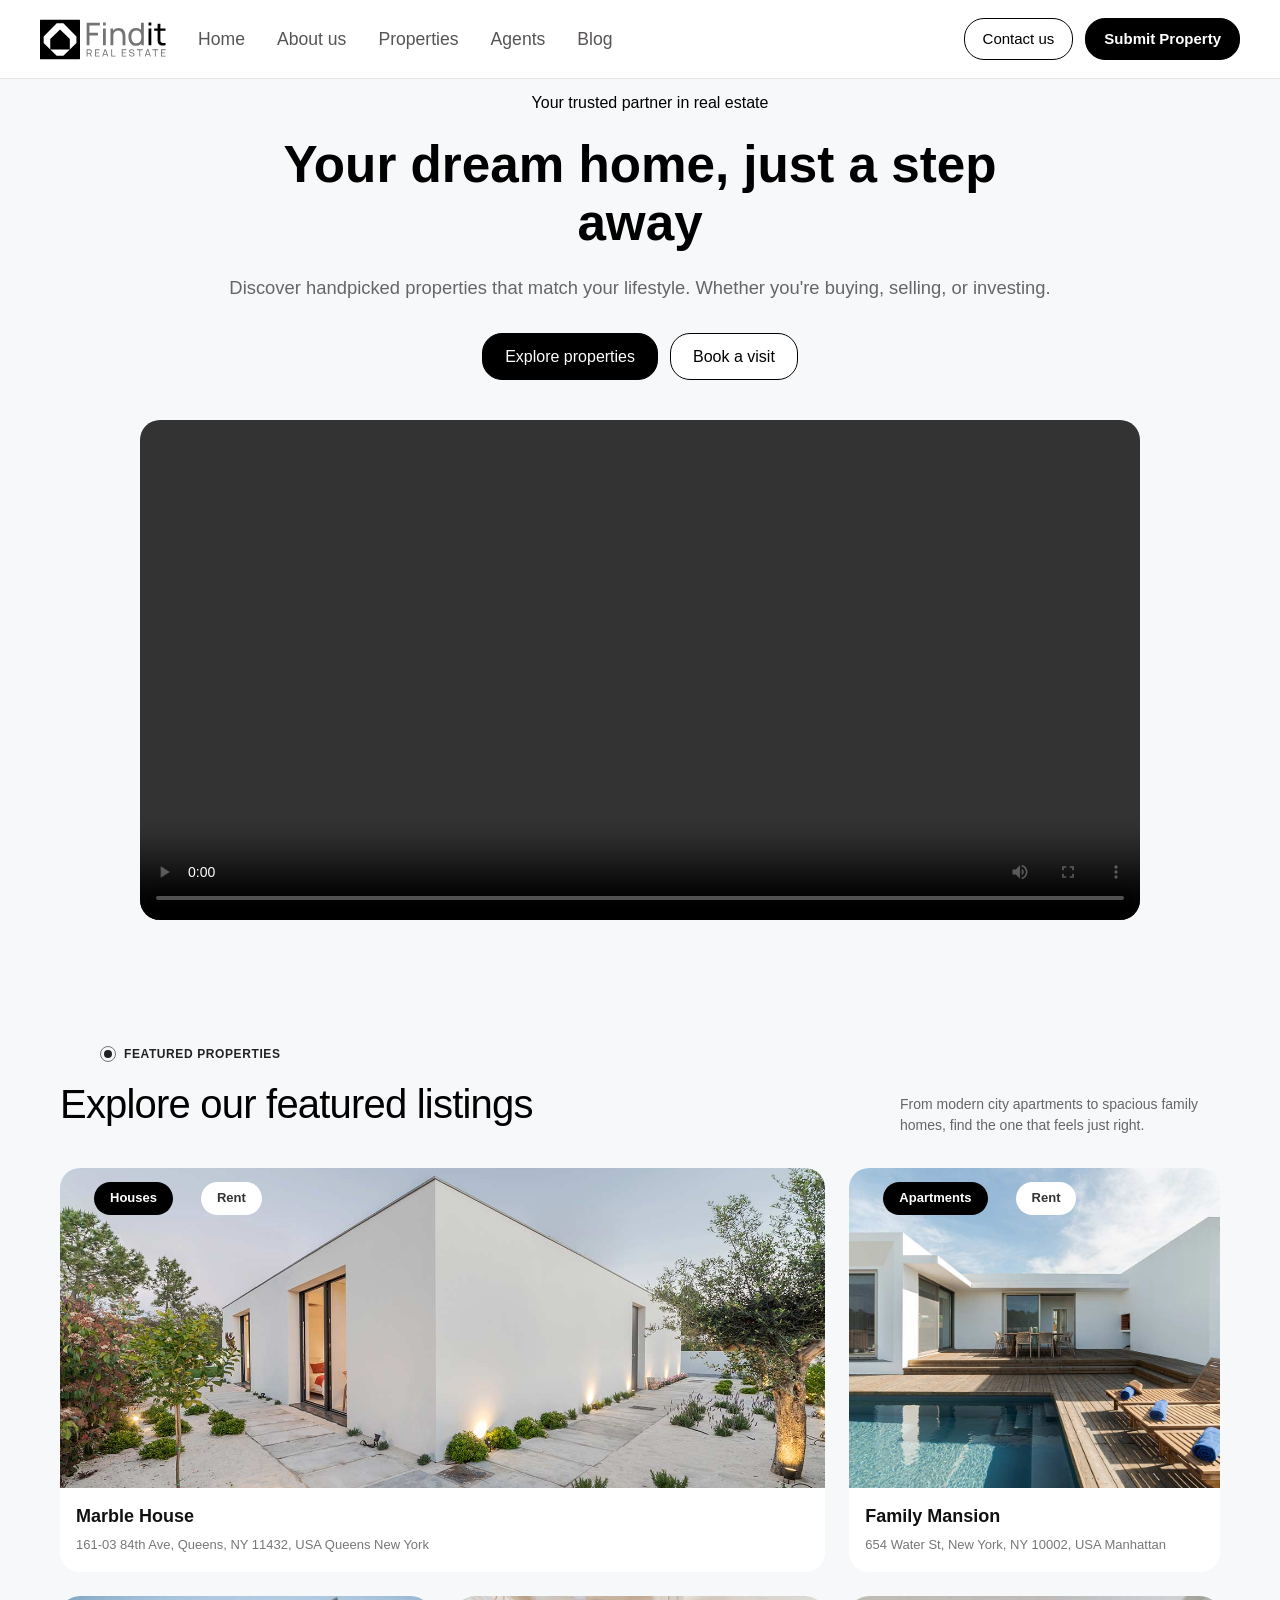
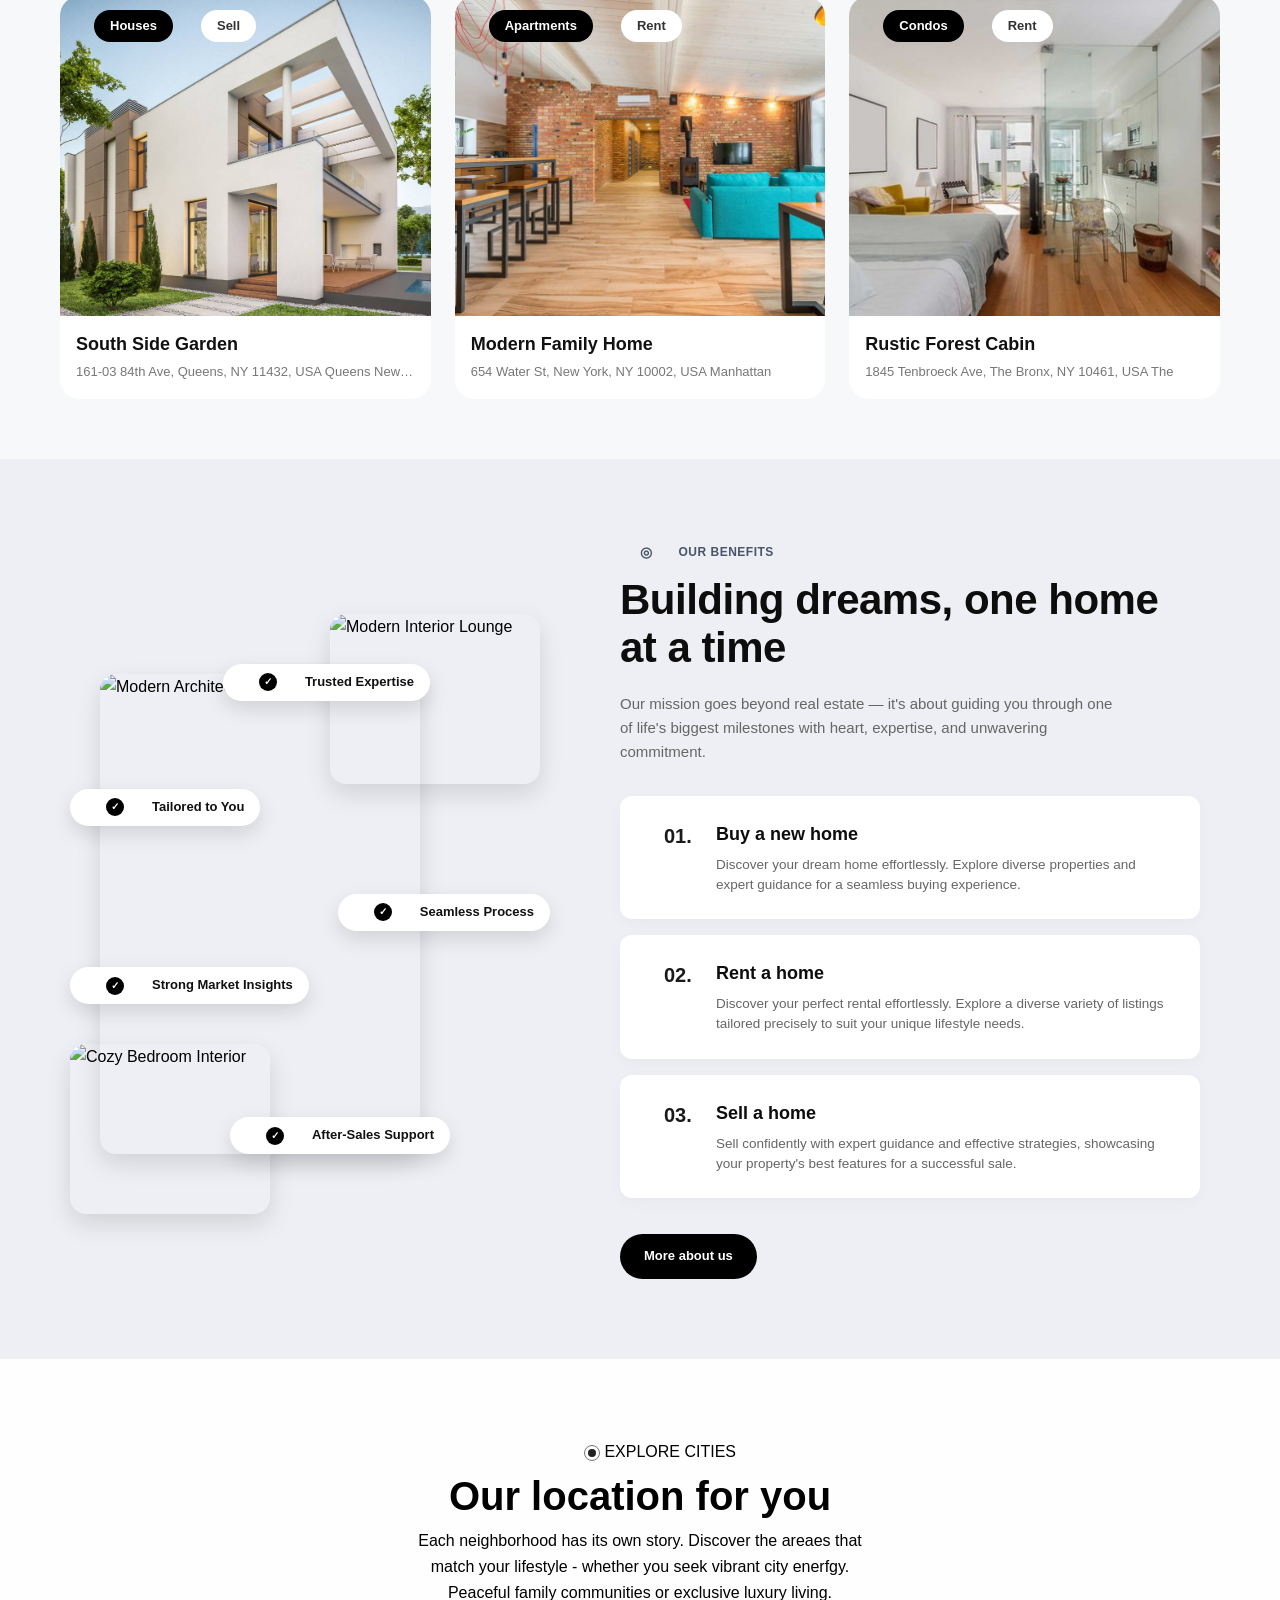
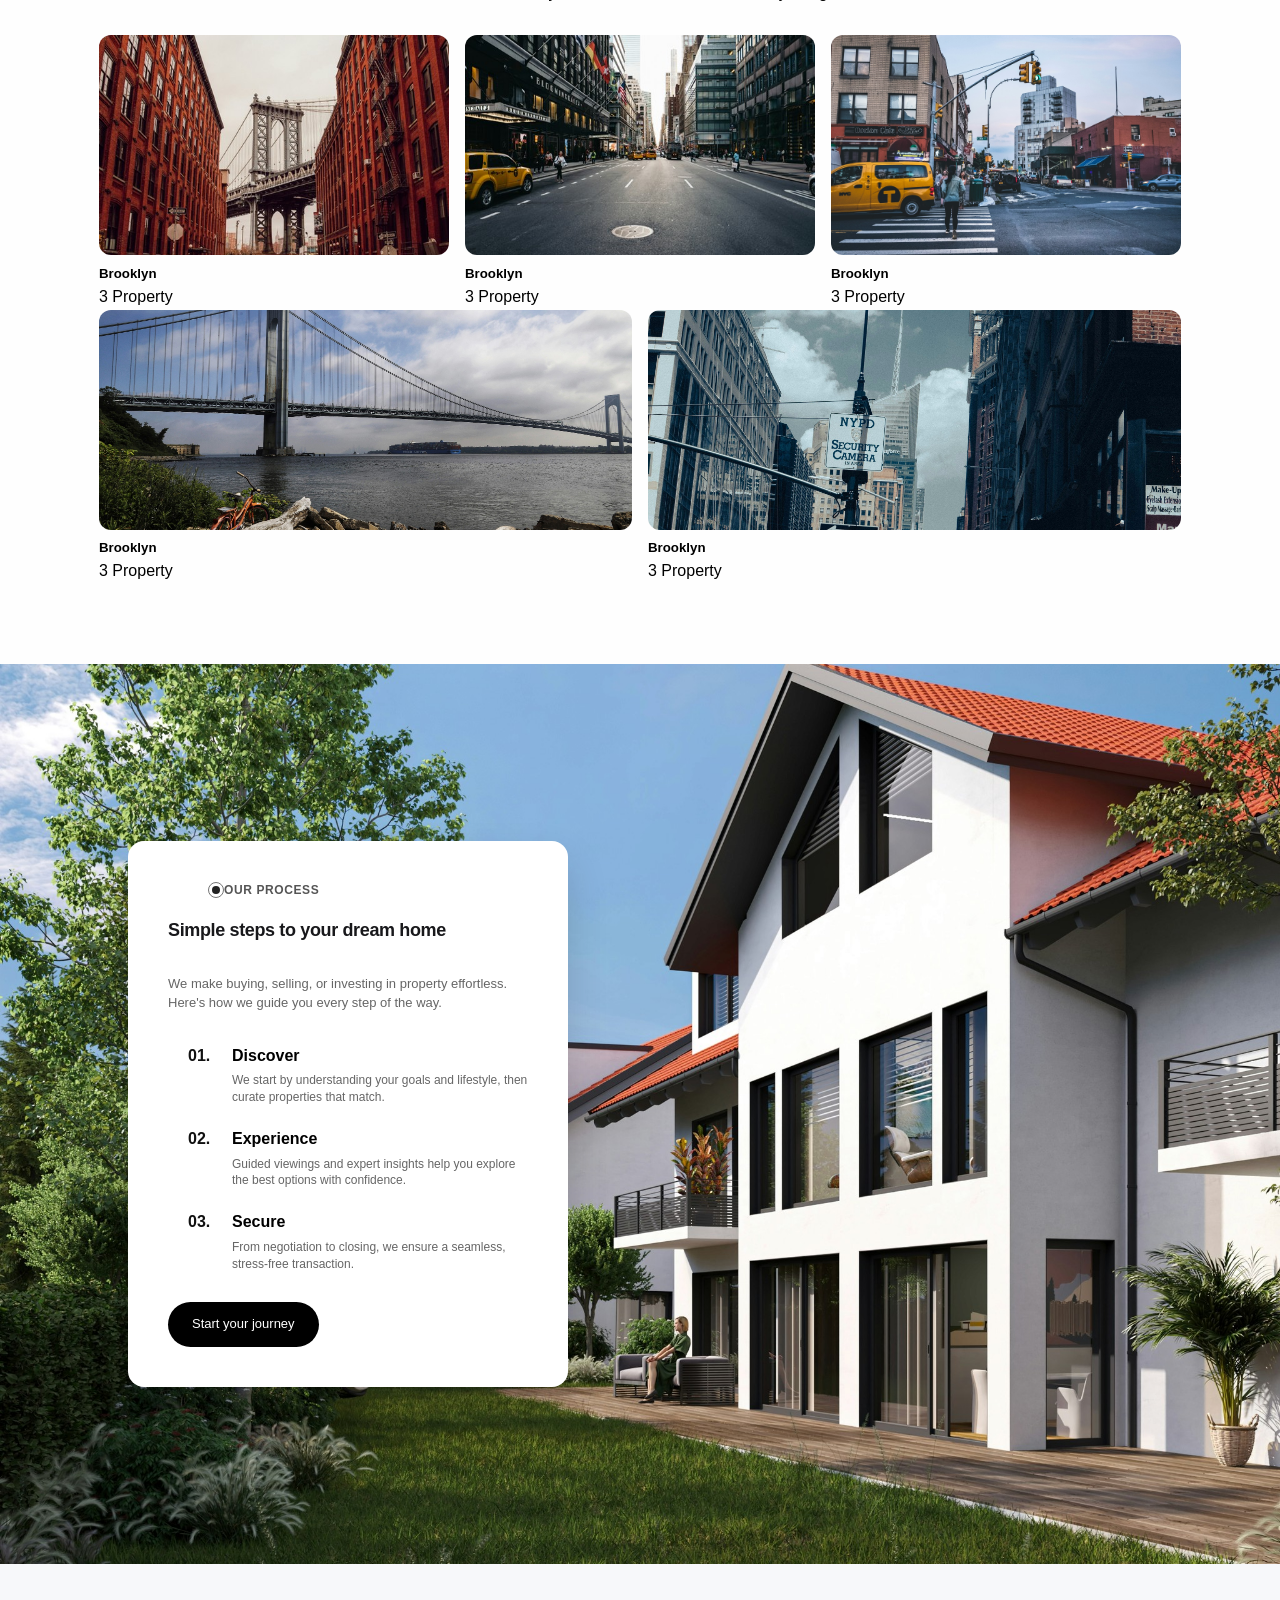
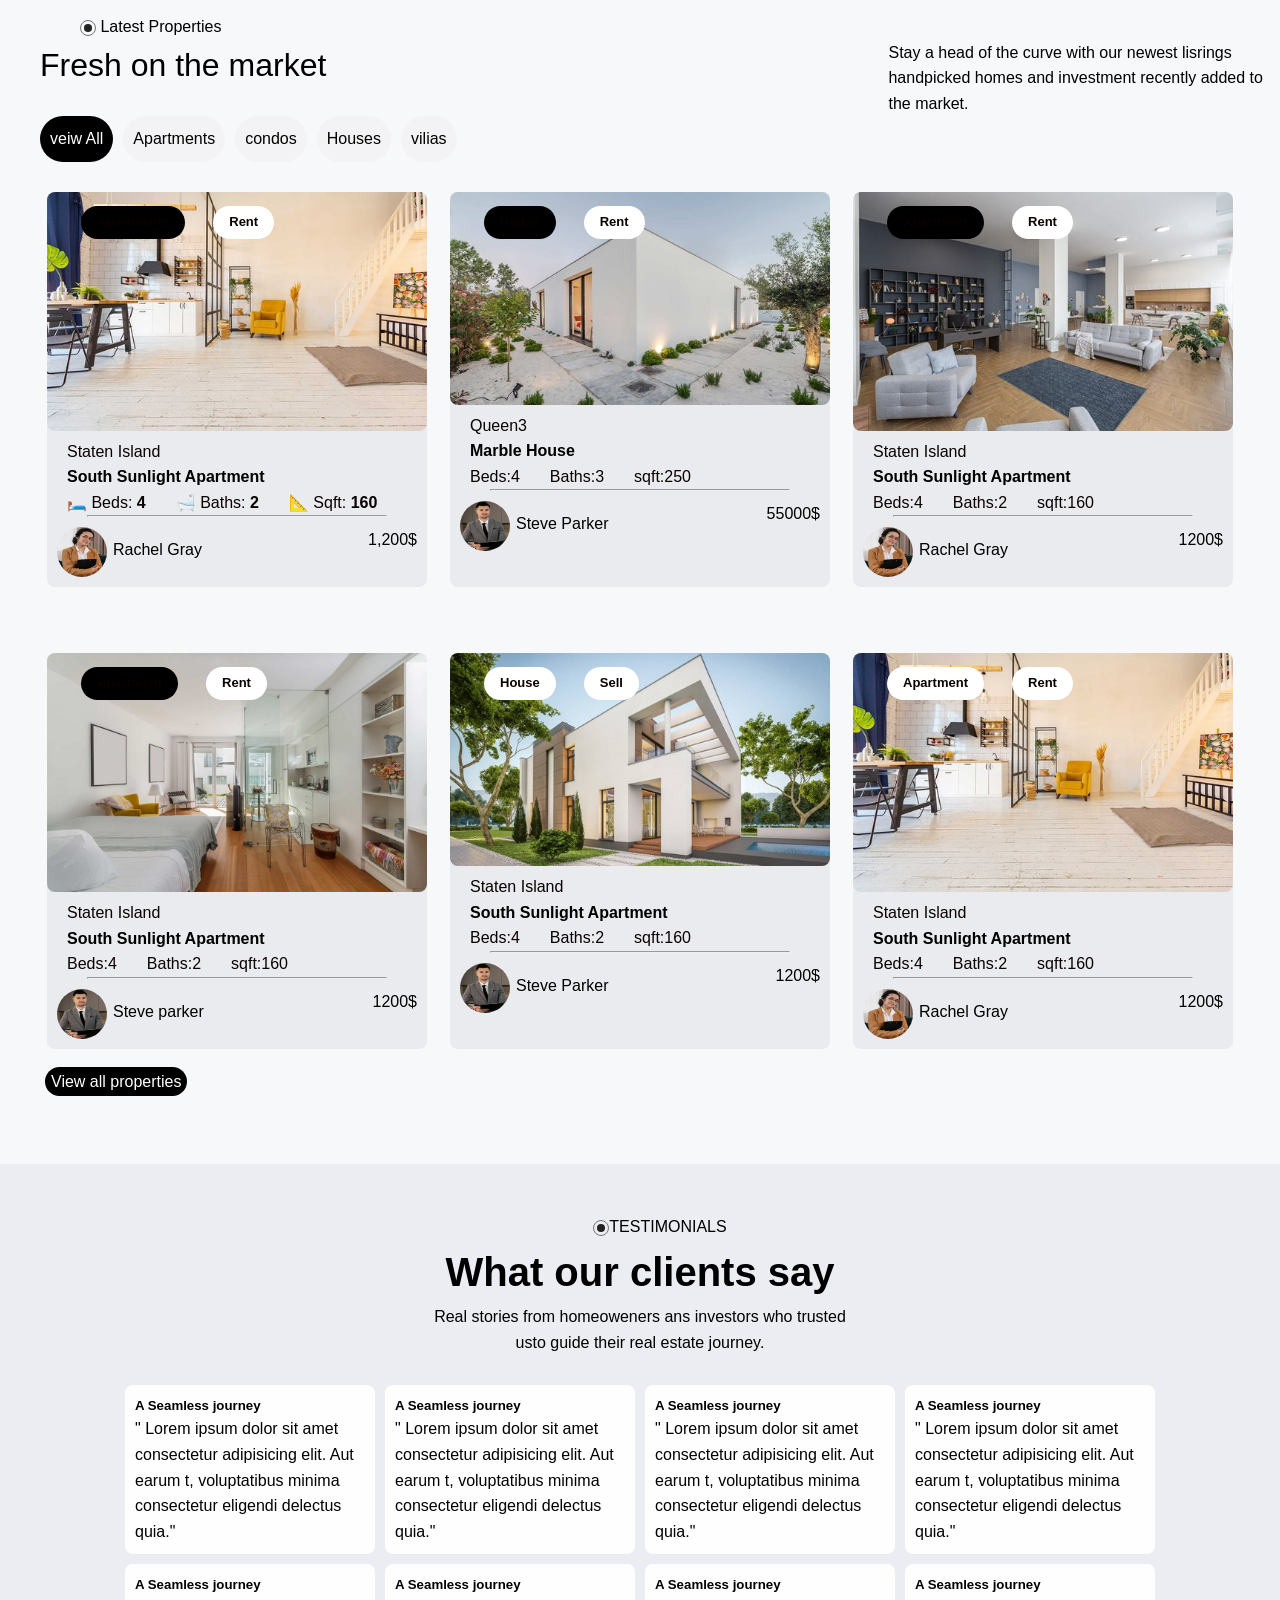
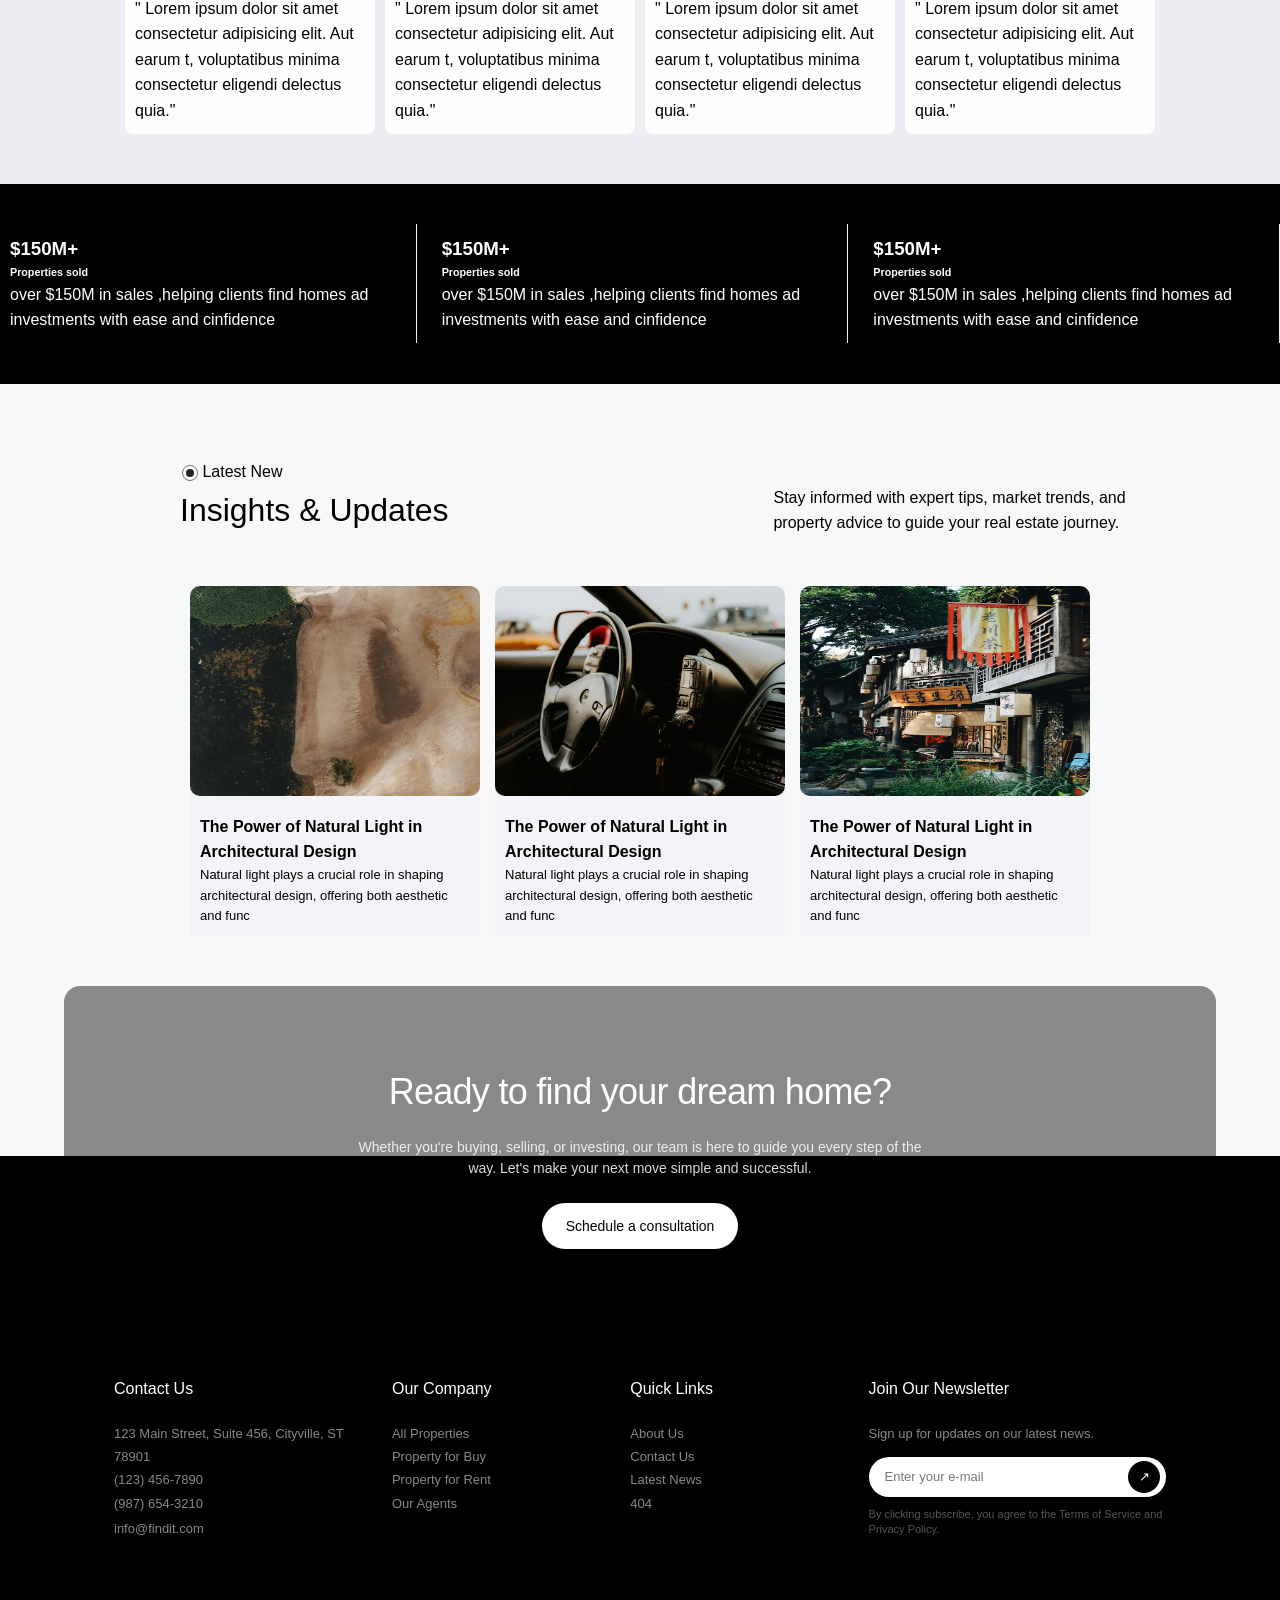
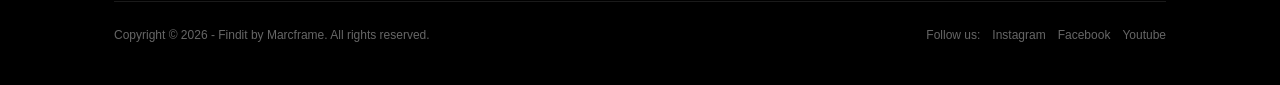
==== finder.html @ cd15483d "Add multiple new image files including JPEGs, AVIFs, and SVGs to the images directory" ====
<!doctype html>
<html lang="en">
  <head>
    <meta charset="UTF-8" />
    <meta name="viewport" content="width=device-width, initial-scale=1.0" />
    <title>Finder Website</title>
    <link rel="preconnect" href="https://fonts.googleapis.com" />
    <link rel="preconnect" href="https://fonts.gstatic.com" crossorigin />
    <link
      href="https://fonts.googleapis.com/css2?family=Inter:wght@400;500;600&display=swap"
      rel="stylesheet"
    />
    <link rel="stylesheet" href="finder.css" />
  </head>
  <body>
    <!-- Navbar -->
    <header class="navbar">
      <div class="nav-container">
        <img src="images/uqOqjhGMi4m1U97lTIFNIw6rBaU.svg" alt="Logo" />
        <nav class="nav-menue">
          <a href="#home">Home</a>
          <a href="#about">About us</a>
          <a href="#properties">Properties</a>
          <a href="#agents">Agents</a>
          <a href="#testimonials">Blog</a>
        </nav>
      </div>
      <div class="nav-actions">
        <a href="#contact" class="btn btn-outline">Contact us</a>
        <a href="#properties" class="btn btn-primary">Submit Property</a>
      </div>
    </header>
    <!-- main part of website -->
    <main>
      <!-- Hero Section -->
      <section class="hero">
        <header class="hero-content">
          <span>Your trusted partner in real estate</span>
          <h1 class="hero-title">Your dream home, just a step away</h1>
          <p class="hero-subtitle">
            Discover handpicked properties that match your lifestyle. Whether
            you're buying, selling, or investing.
          </p>
          <div class="hero-btn">
            <a class="black-btn" href="#">Explore properties</a>
            <a href="#">Book a visit</a>
          </div>
        </header>
        <video src="images/RKRfBg4NDpw33ha8GkP2aF67W0.mp4" controls></video>
      </section>
      <section class="featured-section">
        <!-- Header -->
        <header class="featured-header">
          <div class="header-left">
            <span class="sub-title">
              <span class="radio-dot"></span>
              FEATURED PROPERTIES
            </span>
            <h2 class="main-heading">Explore our featured listings</h2>
          </div>
          <div class="header-right">
            <p>
              From modern city apartments to spacious family homes, find the one
              that feels just right.
            </p>
          </div>
        </header>

        <!-- Cards Grid -->
        <div class="featured-grid">
          <!-- Card 1 (Large - Spans 2 Columns) -->
          <div class="card card-large">
            <div class="card-image-container">
              <div class="badge-group">
                <span class="badge badge-dark">Houses</span>
                <span class="badge badge-light">Rent</span>
              </div>
              <img src="images/b.jpeg" alt="Marble House" class="card-image" />
            </div>
            <h3 class="card-title">Marble House</h3>
            <p class="card-address">
              161-03 84th Ave, Queens, NY 11432, USA Queens New York
            </p>
          </div>

          <!-- Card 2 -->
          <div class="card">
            <div class="card-image-container">
              <div class="badge-group">
                <span class="badge badge-dark">Apartments</span>
                <span class="badge badge-light">Rent</span>
              </div>
              <img src="images/2.jpg" alt="Family Mansion" class="card-image" />
            </div>
            <h3 class="card-title">Family Mansion</h3>
            <p class="card-address">
              654 Water St, New York, NY 10002, USA Manhattan
            </p>
          </div>

          <!-- Card 3 -->
          <div class="card">
            <div class="card-image-container">
              <div class="badge-group">
                <span class="badge badge-dark">Houses</span>
                <span class="badge badge-light">Sell</span>
              </div>
              <img
                src="images/3.jpg"
                alt="South Side Garden"
                class="card-image"
              />
            </div>
            <h3 class="card-title">South Side Garden</h3>
            <p class="card-address">
              161-03 84th Ave, Queens, NY 11432, USA Queens New York
            </p>
          </div>

          <!-- Card 4 -->
          <div class="card">
            <div class="card-image-container">
              <div class="badge-group">
                <span class="badge badge-dark">Apartments</span>
                <span class="badge badge-light">Rent</span>
              </div>
              <img
                src="images/bb.jpeg"
                alt="Modern Family Home"
                class="card-image"
              />
            </div>
            <h3 class="card-title">Modern Family Home</h3>
            <p class="card-address">
              654 Water St, New York, NY 10002, USA Manhattan
            </p>
          </div>

          <!-- Card 5 -->
          <div class="card">
            <div class="card-image-container">
              <div class="badge-group">
                <span class="badge badge-dark">Condos</span>
                <span class="badge badge-light">Rent</span>
              </div>
              <img
                src="images/bbb.jpeg"
                alt="Rustic Forest Cabin"
                class="card-image"
              />
            </div>
            <h3 class="card-title">Rustic Forest Cabin</h3>
            <p class="card-address">
              1845 Tenbroeck Ave, The Bronx, NY 10461, USA The
            </p>
          </div>
        </div>
      </section>
      <!-- benefits-section -->
      <section class="benefits-section">
        <div class="benefits-container">
          <!-- LEFT SIDE: Image Collage & Badges -->
          <div class="collage-container">
            <!-- Main Background Image -->
            <div class="img-wrapper main-img-wrapper">
              <img
                src="https://images.unsplash.com/photo-1600585154340-be6161a56a0c?auto=format&fit=crop&w=800&q=80"
                alt="Modern Architecture Building"
                class="collage-img"
              />
            </div>

            <!-- Top Right Overlay Image -->
            <div class="img-wrapper top-right-img-wrapper">
              <img
                src="https://images.unsplash.com/photo-1513694203232-719a280e022f?auto=format&fit=crop&w=600&q=80"
                alt="Modern Interior Lounge"
                class="collage-img"
              />
            </div>

            <!-- Bottom Left Overlay Image -->
            <div class="img-wrapper bottom-left-img-wrapper">
              <img
                src="https://images.unsplash.com/photo-1616594039964-ae9021a400a0?auto=format&fit=crop&w=600&q=80"
                alt="Cozy Bedroom Interior"
                class="collage-img"
              />
            </div>

            <!-- Floating Badges -->
            <div class="badges badge-top-right">
              <span class="badge-icon">&#10003;</span>
              <span>Trusted Expertise</span>
            </div>

            <div class="badges badge-mid-left">
              <span class="badge-icon">&#10003;</span>
              <span>Tailored to You</span>
            </div>

            <div class="badges badge-mid-right">
              <span class="badge-icon">&#10003;</span>
              <span>Seamless Process</span>
            </div>

            <div class="badges badge-lower-left">
              <span class="badge-icon">&#10003;</span>
              <span>Strong Market Insights</span>
            </div>

            <div class="badges badge-bottom-right">
              <span class="badge-icon">&#10003;</span>
              <span>After-Sales Support</span>
            </div>
          </div>

          <!-- RIGHT SIDE: Text & Feature Cards -->
          <div class="content-container">
            <div class="section-tag">
              <span class="tag-icon">&#9678;</span>
              <span>OUR BENEFITS</span>
            </div>

            <h2 class="section-title">Building dreams, one home at a time</h2>

            <p class="section-description">
              Our mission goes beyond real estate — it's about guiding you
              through one of life's biggest milestones with heart, expertise,
              and unwavering commitment.
            </p>

            <!-- Services List -->
            <div class="services-list">
              <div class="service-card">
                <span class="service-number">01.</span>
                <div class="service-info">
                  <h3 class="service-title">Buy a new home</h3>
                  <p class="service-text">
                    Discover your dream home effortlessly. Explore diverse
                    properties and expert guidance for a seamless buying
                    experience.
                  </p>
                </div>
              </div>

              <div class="service-card">
                <span class="service-number">02.</span>
                <div class="service-info">
                  <h3 class="service-title">Rent a home</h3>
                  <p class="service-text">
                    Discover your perfect rental effortlessly. Explore a diverse
                    variety of listings tailored precisely to suit your unique
                    lifestyle needs.
                  </p>
                </div>
              </div>

              <div class="service-card">
                <span class="service-number">03.</span>
                <div class="service-info">
                  <h3 class="service-title">Sell a home</h3>
                  <p class="service-text">
                    Sell confidently with expert guidance and effective
                    strategies, showcasing your property's best features for a
                    successful sale.
                  </p>
                </div>
              </div>
            </div>

            <a href="#" class="btn-primary">More about us</a>
          </div>
        </div>
      </section>
      <!-- section our location for you -->
      <section class="ourlocation">
        <!-- header  our location for you -->
        <header class="header-center">
          <span class="subtitle">
            <span class="radio-dot"> </span>
            EXPLORE CITIES</span
          >
          <h2>Our location for you</h2>
          <p>
            Each neighborhood has its own story. Discover the areaes that match
            your lifestyle - whether you seek vibrant city enerfgy. Peaceful
            family communities or exclusive luxury living.
          </p>
        </header>
        <div class="location-cards">
          <div class="first-row">
            <div class="loc-card">
              <img src="images/location 1.jpeg" alt="" />
              <h5>Brooklyn</h5>
              <p>3 Property</p>
            </div>
            <div class="loc-card">
              <img src="images/location 22.jpeg" alt="" />
              <h5>Brooklyn</h5>
              <p>3 Property</p>
            </div>
            <div class="loc-card">
              <img src="images/location333.jpeg" alt="" />
              <h5>Brooklyn</h5>
              <p>3 Property</p>
            </div>
          </div>
          <div class="second-row">
            <div class="grow loc-card">
              <img src="images/location 4.jpeg" alt="" />
              <h5>Brooklyn</h5>
              <p>3 Property</p>
            </div>
            <div class="grow loc-card">
              <img src="images/location 5.jpeg" alt="" />
              <h5>Brooklyn</h5>
              <p>3 Property</p>
            </div>
          </div>
        </div>
      </section>
      <!-- section process your dreams -->
      <section class="process-section">
        <!-- Content Overlay Card -->
        <div class="process-card">
          <!-- Subtitle -->
          <div class="sub-header">
            <span class="subtitle">
              <span class="radio-dot"></span>OUR PROCESS</span
            >
          </div>

          <!-- Title & Description -->
          <h2 class="title">Simple steps to your dream home</h2>
          <p class="description">
            We make buying, selling, or investing in property effortless. Here's
            how we guide you every step of the way.
          </p>

          <!-- Steps List -->
          <div class="steps-list">
            <div class="step-item">
              <span class="step-number">01.</span>
              <div class="step-content">
                <h3>Discover</h3>
                <p>
                  We start by understanding your goals and lifestyle, then
                  curate properties that match.
                </p>
              </div>
            </div>

            <div class="step-item">
              <span class="step-number">02.</span>
              <div class="step-content">
                <h3>Experience</h3>
                <p>
                  Guided viewings and expert insights help you explore the best
                  options with confidence.
                </p>
              </div>
            </div>

            <div class="step-item">
              <span class="step-number">03.</span>
              <div class="step-content">
                <h3>Secure</h3>
                <p>
                  From negotiation to closing, we ensure a seamless, stress-free
                  transaction.
                </p>
              </div>
            </div>
          </div>

          <!-- CTA Button -->
          <a href="#" class="cta-button">Start your journey</a>
        </div>
      </section>
      <!-- section fresh on the market -->
      <section class="fresh-market">
        <header class="flex-headers">
          <span class="subtitle">
            <span class="radio-dot"></span> Latest Properties</span
          >
          <div class="flex-header">
            <h2>Fresh on the market</h2>
            <p>
              Stay a head of the curve with our newest lisrings handpicked homes
              and investment recently added to the market.
            </p>
          </div>
          <div class="head-navbar">
            <a id="black-link" href="#">veiw All</a>
            <a href="#">Apartments</a>
            <a href="#">condos</a>
            <a href="#">Houses</a>
            <a href="#">vilias</a>
          </div>
        </header>
        <div class="market-cards">
          <!-- first card1 -->
          <div class="market-card">
            <div class="card-image-wrap">
              <img src="images/market66.jpeg" alt="" />
              <div class="badge-group">
                <span class="badge badge-dark">Apartments</span>
                <span class="badge badge-light">Rent</span>
              </div>
            </div>
            <span>Staten Island</span>
            <h4>South Sunlight Apartment</h4>
            <div class="market-span">
              <span>🛏️ Beds: <strong>4</strong></span>
              <span>🛁 Baths: <strong>2</strong></span>
              <span>📐 Sqft: <strong>160</strong></span>
            </div>
            <hr />
            <footer class="flex-marketfooter">
              <div class="flexmarket">
                <img src="images/m1.jpeg" alt="" />
                <p>Rachel Gray</p>
              </div>
              <div><p>1,200$</p></div>
            </footer>
          </div>

          <!-- second card2 -->
          <div class="market-card">
            <div class="card-image-wrap">
              <img src="images/market2.jpeg" alt="" />
              <div class="badge-group">
                <span class="badge rid">House</span>
                <span class="badge badge-light">Rent</span>
              </div>
            </div>

            <span>Queen3</span>
            <h4>Marble House</h4>
            <div class="market-span">
              <span>Beds:4</span>
              <span>Baths:3</span>
              <span>sqft:250</span>
            </div>
            <hr />
            <footer class="flex-marketfooter">
              <div class="flexmarket">
                <img src="images/m2.jpeg" alt="" />
                <p>Steve Parker</p>
              </div>
              <div><p>55000$</p></div>
            </footer>
          </div>
          <!-- third card3 -->
          <div class="market-card">
            <div class="card-image-wrap">
              <img src="images/market1.jpeg" alt="" />
              <div class="badge-group">
                <span class="badge badge-dark">Apartment</span>
                <span class="badge badge-light">Rent</span>
              </div>
            </div>
            <span>Staten Island</span>
            <h4>South Sunlight Apartment</h4>
            <div class="market-span">
              <span>Beds:4</span>
              <span>Baths:2</span>
              <span>sqft:160</span>
            </div>
            <hr />
            <footer class="flex-marketfooter">
              <div class="flexmarket">
                <img src="images/m1.jpeg" alt="" />
                <p>Rachel Gray</p>
              </div>
              <div><p>1200$</p></div>
            </footer>
          </div>
          <!-- fourth card -->
          <div class="market-card">
            <div class="card-image-wrap">
              <img src="images/market6.jpeg" alt="" />
              <div class="badge-group">
                <span class="badge badge-dark">Apartment</span>
                <span class="badge badge-light">Rent</span>
              </div>
            </div>
            <span>Staten Island</span>
            <h4>South Sunlight Apartment</h4>
            <div class="market-span">
              <span>Beds:4</span>
              <span>Baths:2</span>
              <span>sqft:160</span>
            </div>
            <hr />
            <footer class="flex-marketfooter">
              <div class="flexmarket">
                <img src="images/m2.jpeg" alt="" />
                <p>Steve parker</p>
              </div>
              <div><p>1200$</p></div>
            </footer>
          </div>
          <!-- fifth card5 -->
          <div class="market-card">
            <div class="card-image-wrap">
              <img src="images/market5.jpeg" alt="" />
              <div class="badge-group">
                <span class="badge badge-light"> House</span>
                <span class="badge badge-light">Sell</span>
              </div>
            </div>
            <span>Staten Island</span>
            <h4>South Sunlight Apartment</h4>
            <div class="market-span">
              <span>Beds:4</span>
              <span>Baths:2</span>
              <span>sqft:160</span>
            </div>
            <hr />
            <footer class="flex-marketfooter">
              <div class="flexmarket">
                <img src="images/m2.jpeg" alt="" />
                <p>Steve Parker</p>
              </div>
              <div><p>1200$</p></div>
            </footer>
          </div>
          <!-- sixth card6 -->
          <div class="market-card">
            <div class="card-image-wrap">
              <img src="images/market66.jpeg" alt="" />
              <div class="badge-group">
                <span class="badge badge-light"> Apartment</span>
                <span class="badge badge-light">Rent</span>
              </div>
            </div>
            <span>Staten Island</span>
            <h4>South Sunlight Apartment</h4>
            <div class="market-span">
              <span>Beds:4</span>
              <span>Baths:2</span>
              <span>sqft:160</span>
            </div>
            <hr />
            <footer class="flex-marketfooter">
              <div class="flexmarket">
                <img src="images/m1.jpeg" alt="" />
                <p>Rachel Gray</p>
              </div>
              <div><p>1200$</p></div>
            </footer>
          </div>
        </div>
        <a id="veiwall-bten" href="#">View all properties</a>
      </section>
      <!-- section what our clients say -->
      <section class="clients">
        <header class="header-center">
          <span class="subtitle"
            ><span class="radio-dot"></span>TESTIMONIALS</span
          >
          <h2>What our clients say</h2>
          <p>
            Real stories from homeoweners ans investors who trusted usto guide
            their real estate journey.
          </p>
        </header>
        <div class="client-cards">
          <div class="client-card">
            <h5>A Seamless journey</h5>
            <p>
              " Lorem ipsum dolor sit amet consectetur adipisicing elit. Aut
              earum t, voluptatibus minima consectetur eligendi delectus quia."
            </p>
          </div>
          <div class="client-card">
            <h5>A Seamless journey</h5>
            <p>
              " Lorem ipsum dolor sit amet consectetur adipisicing elit. Aut
              earum t, voluptatibus minima consectetur eligendi delectus quia."
            </p>
          </div>
          <div class="client-card">
            <h5>A Seamless journey</h5>
            <p>
              " Lorem ipsum dolor sit amet consectetur adipisicing elit. Aut
              earum t, voluptatibus minima consectetur eligendi delectus quia."
            </p>
          </div>
          <div class="client-card">
            <h5>A Seamless journey</h5>
            <p>
              " Lorem ipsum dolor sit amet consectetur adipisicing elit. Aut
              earum t, voluptatibus minima consectetur eligendi delectus quia."
            </p>
          </div>
          <div class="client-card">
            <h5>A Seamless journey</h5>
            <p>
              " Lorem ipsum dolor sit amet consectetur adipisicing elit. Aut
              earum t, voluptatibus minima consectetur eligendi delectus quia."
            </p>
          </div>
          <div class="client-card">
            <h5>A Seamless journey</h5>
            <p>
              " Lorem ipsum dolor sit amet consectetur adipisicing elit. Aut
              earum t, voluptatibus minima consectetur eligendi delectus quia."
            </p>
          </div>
          <div class="client-card">
            <h5>A Seamless journey</h5>
            <p>
              " Lorem ipsum dolor sit amet consectetur adipisicing elit. Aut
              earum t, voluptatibus minima consectetur eligendi delectus quia."
            </p>
          </div>
          <div class="client-card">
            <h5>A Seamless journey</h5>
            <p>
              " Lorem ipsum dolor sit amet consectetur adipisicing elit. Aut
              earum t, voluptatibus minima consectetur eligendi delectus quia."
            </p>
          </div>
        </div>
        <div class="black-cards">
          <div>
            <h3>$150M+</h3>
            <h6>Properties sold</h6>
            <p>
              over $150M in sales ,helping clients find homes ad investments
              with ease and cinfidence
            </p>
          </div>
          <div>
            <h3>$150M+</h3>
            <h6>Properties sold</h6>
            <p>
              over $150M in sales ,helping clients find homes ad investments
              with ease and cinfidence
            </p>
          </div>
          <div>
            <h3>$150M+</h3>
            <h6>Properties sold</h6>
            <p>
              over $150M in sales ,helping clients find homes ad investments
              with ease and cinfidence
            </p>
          </div>
        </div>
      </section>
      <!-- Insights & Updates section -->
      <sections class="insights">
        <header class="insights-header">
          <span class="subtitle">
            <span class="radio-dot"></span> Latest New
          </span>
          <div class="flex-header">
            <h2>Insights & Updates</h2>
            <p>
              Stay informed with expert tips, market trends, and property advice
              to guide your real estate journey.
            </p>
          </div>
        </header>
        <div class="update-cards">
          <div class="update-card">
            <img src="images/update1.avif" alt="" />
            <div class="update-card-body">
              <h4>The Power of Natural Light in Architectural Design</h4>
              <p>
                Natural light plays a crucial role in shaping architectural
                design, offering both aesthetic and func
              </p>
            </div>
          </div>
          <div class="update-card">
            <img src="images/update2.avif" alt="" />
            <div class="update-card-body">
              <h4>The Power of Natural Light in Architectural Design</h4>
              <p>
                Natural light plays a crucial role in shaping architectural
                design, offering both aesthetic and func
              </p>
            </div>
          </div>
          <div class="update-card">
            <img src="images/update3.avif" alt="" />
            <div class="update-card-body">
              <h4>The Power of Natural Light in Architectural Design</h4>
              <p>
                Natural light plays a crucial role in shaping architectural
                design, offering both aesthetic and func
              </p>
            </div>
          </div>
        </div>
      </sections>
    </main>
    <!-- website footer -->
    <main class="content-above">
      <!-- Upper section content goes here -->
    </main>

    <div class="footer-wrapper">
      <!-- Overlapping Call To Action Banner -->
      <div class="cta-banner">
        <div class="cta-overlay"></div>
        <div class="cta-content">
          <h2>Ready to find your dream home?</h2>
          <p>
            Whether you're buying, selling, or investing, our team is here to
            guide you every step of the way. Let's make your next move simple
            and successful.
          </p>
          <a href="#" class="cta-btn">Schedule a consultation</a>
        </div>
      </div>
      <footer class="footer">
        <div class="footer-container">
          <div class="footer-grid">
            <!-- Contact Us Column -->
            <div class="footer-col">
              <h3>Contact Us</h3>
              <p>123 Main Street, Suite 456, Cityville, ST 78901</p>
              <p>(123) 456-7890</p>
              <p>(987) 654-3210</p>
              <a href="mailto:info@findit.com">info@findit.com</a>
            </div>

            <!-- Our Company Column -->
            <div class="footer-col">
              <h3>Our Company</h3>
              <ul>
                <li><a href="#">All Properties</a></li>
                <li><a href="#">Property for Buy</a></li>
                <li><a href="#">Property for Rent</a></li>
                <li><a href="#">Our Agents</a></li>
              </ul>
            </div>

            <!-- Quick Links Column -->
            <div class="footer-col">
              <h3>Quick Links</h3>
              <ul>
                <li><a href="#">About Us</a></li>
                <li><a href="#">Contact Us</a></li>
                <li><a href="#">Latest News</a></li>
                <li><a href="#">404</a></li>
              </ul>
            </div>

            <!-- Newsletter Column -->
            <div class="footer-col">
              <h3>Join Our Newsletter</h3>
              <p class="sub-text">Sign up for updates on our latest news.</p>
              <div class="newsletter-input-group">
                <input type="email" placeholder="Enter your e-mail" />
                <button class="submit-btn" aria-label="Submit">↗</button>
              </div>
              <p class="privacy-note">
                By clicking subscribe, you agree to the Terms of Service and
                Privacy Policy.
              </p>
            </div>
          </div>

          <!-- Bottom Bar -->
          <div class="footer-bottom">
            <p>Copyright © 2026 - Findit by Marcframe. All rights reserved.</p>
            <div class="social-links">
              <span>Follow us:</span>
              <a href="#">Instagram</a>
              <a href="#">Facebook</a>
              <a href="#">Youtube</a>
            </div>
          </div>
        </div>
      </footer>
    </div>
  </body>
</html>
---- finder.css ----
/* --- Base Resets & Global Fixes --- */
* {
  box-sizing: border-box;
  margin: 0;
  padding: 0;
}

html,
body {
  width: 100%;
  max-width: 100%;
  overflow-x: hidden; /* Prevents unwanted horizontal scrolling */
  background-color: #f7f8fa;
  font-family: "Inter", sans-serif;
  line-height: 1.6;
}

/* --- Navbar --- */
.navbar {
  position: fixed;
  left: 0%;
  right: 0%;
  backdrop-filter: blur(12px);
  background: rgba(255, 255, 255, 0.95);
  border-bottom: 1px solid #e5e5e5;
  display: flex;
  z-index: 50;
  align-items: center;
  justify-content: space-between;
  padding: 18px 40px;
}

.nav-container {
  display: flex;
  align-items: center;
}

.nav-menue {
  margin-left: 32px;
  display: flex;
  gap: 32px;
}

.nav-menue a {
  color: rgb(87, 84, 84);
  font-size: 1.1rem;
  font-weight: 500;
  transition: color 0.2s;
  text-decoration: none;
}

.nav-menue a:hover {
  color: #000;
}

.nav-actions {
  display: flex;
  gap: 12px;
}

.nav-actions a {
  border: 1px solid black;
  border-radius: 20px;
  padding: 8px 18px;
  font-size: 15px;
  text-decoration: none;
}

.btn-primary {
  color: white;
  background-color: black;
}

.btn-outline {
  color: black;
  background-color: transparent;
}

/* --- Hero Section --- */
.hero {
  display: flex;
  flex-direction: column;
  justify-content: center;
  align-items: center;
  padding: 60px 20px;
  text-align: center;
  width: 100%;
  margin-top: 30px;
}

.hero-content {
  max-width: 850px;
  width: 100%;
  display: flex;
  flex-direction: column;
  align-items: center;
}

.hero-title {
  font-size: 3.2rem;
  font-weight: 800;
  line-height: 1.15;
  margin: 20px 0;
}

.hero-subtitle {
  font-size: 1.15rem;
  color: #666;
  margin-bottom: 30px;
}

.hero-btn {
  display: flex;
  gap: 12px;
}

.hero-btn a {
  border: 1px solid black;
  border-radius: 20px;
  padding: 10px 22px;
  background-color: white;
  text-decoration: none;
  color: black;
}

.hero .black-btn {
  background-color: black;
  color: white;
}

.hero video {
  max-width: 1000px;
  width: 100%;
  height: auto;
  border-radius: 20px;
  margin-top: 40px;
}

/* --- Featured Section --- */
.featured-section {
  width: 100%;
  max-width: 1200px;
  margin: 60px auto;
  padding: 0 20px;
}

.featured-header {
  display: flex;
  justify-content: space-between;
  align-items: flex-end;
  margin-bottom: 32px;
}

.sub-title {
  display: inline-flex;
  align-items: center;
  gap: 8px;
  font-size: 12px;
  font-weight: 600;
  letter-spacing: 0.05em;
  color: #222222;
  text-transform: uppercase;
  margin-bottom: 8px;
}

.radio-dot {
  width: 16px;
  height: 16px;
  border: 1px solid #757575;
  border-radius: 50%;
  display: inline-flex;
  align-items: center;
  justify-content: center;
  flex-shrink: 0;
}

.radio-dot::after {
  content: "";
  width: 8px;
  height: 8px;
  background-color: #222222;
  border-radius: 50%;
}

.main-heading {
  font-size: 40px;
  font-weight: 500;
  letter-spacing: -0.02em;
}

.header-right {
  max-width: 320px;
}

.header-right p {
  font-size: 14px;
  color: #666666;
  line-height: 1.5;
}

/* --- Grid & Cards Layout --- */
.featured-grid {
  display: grid;
  grid-template-columns: repeat(3, minmax(0, 1fr));
  gap: 24px;
  align-items: start;
  width: 100%;
}

/* First Card spans 2 columns */
.card-large {
  grid-column: span 2;
}

/* Seamless Card Container (No outer padding for image) */
.card {
  background-color: #ffffff;
  border-radius: 20px;
  padding: 0; /* Set to 0 so the image touches the card edges */
  display: flex;
  flex-direction: column;
  width: 100%;
  overflow: hidden; /* Clips top edges of image to match card border-radius */
}

/* Equal Height Image Container */
.card-image-container {
  position: relative;
  width: 100%;
  border-radius: 0;
  overflow: hidden;
  height: 320px; /* Equal height across all cards */
}

.card-image {
  width: 100%;
  height: 100%;
  object-fit: cover;
  display: block;
}

/* Badges (Houses / Rent) */
.badge-group {
  position: absolute;
  top: 14px;
  left: 14px;
  display: flex;
  gap: 8px;
  z-index: 5;
}

.badge {
  font-size: 13px;
  font-weight: 500;
  padding: 5px 15px;
  border-radius: 20px;
  display: inline-flex;
  align-items: center;
  justify-content: center;
}

.badge-dark {
  background-color: #000000;
  color: #ffffff;
}

.badge-light {
  background-color: #ffffff;
  color: #000000;
}

/* Card Text Styling (With Padding) */
.card-title {
  font-size: 18px;
  font-weight: 600;
  color: #111111;
  margin-top: 14px;
  padding: 0 16px; /* Indents text properly */
}

.card-address {
  font-size: 13px;
  color: #777777;
  margin-top: 4px;
  padding: 0 16px 16px 16px; /* Bottom spacing for card body */
  white-space: nowrap;
  overflow: hidden;
  text-overflow: ellipsis;
}
/*--------------------- benefits-section --------------------- */
.benefits-section {
  padding: 80px 20px;
  display: flex;
  justify-content: center;
  align-items: center;
  background: #eeeff4;
}

.benefits-container {
  max-width: 1200px;
  width: 100%;
  display: flex;
  align-items: center;
  gap: 60px;
}

/* ==========================================================================
   LEFT COLUMN: COLLAGE & BADGES
   ========================================================================== */
.collage-container {
  position: relative;
  width: 520px;
  height: 650px;
  flex-shrink: 0;
}

.img-wrapper {
  position: absolute;
  border-radius: 16px;
  overflow: hidden;
  box-shadow: 0 10px 25px rgba(0, 0, 0, 0.12);
}

.collage-img {
  width: 100%;
  height: 100%;
  object-fit: cover;
  display: block;
}

/* Main Image */
.main-img-wrapper {
  top: 90px;
  left: 60px;
  width: 320px;
  height: 480px;
  z-index: 1;
}

/* Overlay Top Right Image */
.top-right-img-wrapper {
  top: 30px;
  right: 20px;
  width: 210px;
  height: 170px;
  z-index: 3;
}

/* Overlay Bottom Left Image */
.bottom-left-img-wrapper {
  bottom: 20px;
  left: 30px;
  width: 200px;
  height: 170px;
  z-index: 3;
}

/* Floating Badges */
.badges {
  position: absolute;
  display: inline-flex;
  align-items: center;
  gap: 8px;
  background-color: #ffffff;
  color: #111111;
  padding: 8px 16px;
  border-radius: 50px;
  font-size: 13px;
  font-weight: 600;
  box-shadow: 0 8px 20px rgba(0, 0, 0, 0.12);
  white-space: nowrap;
  z-index: 4;
}

.badge-icon {
  display: flex;
  align-items: center;
  justify-content: center;
  width: 18px;
  height: 18px;
  background-color: #000000;
  color: #ffffff;
  border-radius: 50%;
  font-size: 10px;
  font-weight: bold;
}

/* Badge Offsets */
.badge-top-right {
  top: 80px;
  right: 130px;
}

.badge-mid-left {
  top: 205px;
  left: 30px;
}

.badge-mid-right {
  top: 310px;
  right: 10px;
}

.badge-lower-left {
  bottom: 230px;
  left: 30px;
}

.badge-bottom-right {
  bottom: 80px;
  right: 110px;
}

/* ==========================================================================
   RIGHT COLUMN: TEXT & CARDS
   ========================================================================== */
.content-container {
  flex-grow: 1;
  max-width: 580px;
}

.section-tag {
  display: inline-flex;
  align-items: center;
  gap: 6px;
  font-size: 12px;
  font-weight: 700;
  letter-spacing: 0.5px;
  color: #4a5568;
  margin-bottom: 12px;
  text-transform: uppercase;
}

.tag-icon {
  font-size: 14px;
}

.section-title {
  font-size: 42px;
  line-height: 1.15;
  font-weight: 600;
  letter-spacing: -0.5px;
  color: #0d0d0d;
  margin-bottom: 20px;
}

.section-description {
  font-size: 15px;
  color: #666666;
  margin-bottom: 32px;
  max-width: 500px;
  line-height: 1.6;
}

/* Service Cards Structure */
.services-list {
  display: flex;
  flex-direction: column;
  gap: 16px;
  margin-bottom: 36px;
}

.service-card {
  background-color: #ffffff;
  border-radius: 12px;
  padding: 24px;
  display: flex;
  align-items: flex-start;
  gap: 20px;
  box-shadow: 0 4px 15px rgba(0, 0, 0, 0.03);
}

.service-number {
  font-size: 20px;
  font-weight: 600;
  color: #1a1a1a;
  min-width: 32px;
}

.service-title {
  font-size: 18px;
  font-weight: 600;
  color: #0d0d0d;
  margin-bottom: 6px;
}

.service-text {
  font-size: 13.5px;
  color: #666666;
  line-height: 1.5;
}

/* Call To Action Button */
.btn-primary {
  display: inline-block;
  background-color: #000000;
  color: #ffffff;
  padding: 12px 24px;
  border-radius: 50px;
  text-decoration: none;
  font-size: 13px;
  font-weight: 600;
  transition: opacity 0.2s ease;
}

.btn-primary:hover {
  opacity: 0.85;
}

/* ==========================================================================
   RESPONSIVE DESIGN (TABLETS & MOBILE)
   ========================================================================== */
@media (max-width: 1024px) {
  .benefits-container {
    flex-direction: column;
    align-items: center;
  }

  .collage-container {
    transform: scale(0.9);
  }
}

@media (max-width: 600px) {
  .collage-container {
    transform: scale(0.65);
    margin: -80px 0;
  }

  .section-title {
    font-size: 32px;
  }
}
/* ================================ ============
   section our location for you
   ==============================================*/
.ourlocation {
  padding: 80px 20px;
  background: #fefefe;
}
.header-center {
  display: flex;
  flex-direction: column;
  align-items: center;
  text-align: center;
  margin: auto;

  width: 50ch;
}
.header-center h2 {
  font-size: 40px;
  font-weight: 700;
}
.header-center p {
  font-weight: 500;
  margin-bottom: 30px;
}
.location-cards {
  display: flex;

  flex-direction: column;
}

.loc-card {
  width: 350px;
}
.location-cards img {
  width: 100%;
  height: 220px;
  object-fit: cover;
  border-radius: 12px;
}

.grow {
  flex-grow: 1;
}
.first-row {
  display: flex;
  justify-content: center;
  gap: 16px;
}
.second-row {
  display: flex;
  justify-content: center;
  gap: 16px;
  width: 100%;

  max-width: 1082px;
  margin: 0 auto;
}
.location-cards img:hover {
  zoom: 0fr;
}
/*----------------------------------
 style of section process
 ----------------------------------- */
/* 1. Full-Width Background Section */
.process-section {
  position: relative;
  width: 100%;
  min-height: 100vh;
  /* Replace URL with your actual background image */
  background-image: url(images/backround-image.jpeg);

  background-size: cover;
  background-position: center;
  background-repeat: no-repeat;

  /* Layout alignment for the white card */
  display: flex;
  align-items: center;
  padding: 60px 10%;
  margin-bottom: 50px;
}

/* 2. Floating White Card */
.process-card {
  background-color: #ffffff;
  width: 100%;
  max-width: 440px;
  padding: 40px;
  border-radius: 16px;
  box-shadow: 0 20px 40px rgba(0, 0, 0, 0.15);
  display: flex;
  flex-direction: column;
  gap: 20px;
}

/* Sub-header */
.sub-header {
  display: flex;
  align-items: center;
  gap: 8px;
  font-size: 12px;
  font-weight: 600;
  letter-spacing: 0.05em;
  color: #555555;
  text-transform: uppercase;
}

/* Typography */
.title {
  font-size: 32px;
  font-weight: 500;
  line-height: 1.2;
  letter-spacing: -0.02em;
}

.description {
  font-size: 13px;
  color: #666666;
  line-height: 1.5;
}

/* Steps List Setup */
.steps-list {
  display: flex;
  flex-direction: column;
  gap: 20px;
  margin-top: 10px;
}

.step-item {
  display: flex;
  gap: 16px;
  align-items: flex-start;
}

.step-number {
  font-size: 16px;
  font-weight: 600;
  color: #111111;
  min-width: 28px;
}

.step-content h3 {
  font-size: 16px;
  font-weight: 600;
  margin-bottom: 4px;
}

.step-content p {
  font-size: 12px;
  color: #666666;
  line-height: 1.4;
}

/* Call to Action Button */
.cta-button {
  display: inline-block;
  align-self: flex-start;
  background-color: #000000;
  color: #ffffff;
  font-size: 13px;
  font-weight: 500;
  padding: 12px 24px;
  border-radius: 9999px;
  text-decoration: none;
  margin-top: 10px;
  transition: background-color 0.2s ease;
}

.cta-button:hover {
  background-color: #333333;
}
/* -------------------------------
 style of section fresh on the market
 -----------------------------------  */
.fresh-market {
  margin-left: 40px;
  margin-bottom: 70px;
}
.flex-header {
  display: flex;
  justify-content: space-between;
}
.flex-header h2 {
  font-size: 32px;
  font-weight: 500;
}
.flex-header p {
  width: 44ch;
}
.head-navbar {
  display: flex;
  gap: 10px;
}
.head-navbar a {
  border-radius: 30px;
  background: #f3f3f5;
  text-decoration: none;
  color: #000000;
  padding: 10px;
}
#black-link {
  background: #000;
  color: white;
}

.head-navbar a:hover {
  background-color: #00000090;
  color: whitesmoke;
}
/* market cards */
.market-cards {
  display: grid;
  grid-template-columns: repeat(3, 380px);
  justify-content: space-evenly;
  max-width: 1200px;

  gap: 16px;
}

.market-card {
  margin-top: 30px;
  width: 380px;

  border-radius: 8px;
  background: #e9ebef;
  margin-bottom: 20px;
}
.card-image-wrap {
  position: relative;
}
.rid {
  background-color: #000;
  color: white;
}
.market-card img {
  width: 100%;
  height: 60%;
  border-radius: 8px;
}
.market-card span {
  color: rgb(10, 1, 1);
}
.market-card .market-span {
  display: flex;
  gap: 10px;
}
hr {
  margin: auto;
  width: 300px;
}

.flex-marketfooter {
  display: flex;
  justify-content: space-between;
  padding: 10px;
}

.flexmarket {
  display: inline-flex;
  justify-content: center;
  gap: 6px;
}
.flexmarket p {
  margin-top: 10px;
}

.flexmarket img {
  width: 50px;
  height: 50px;
  border-radius: 50%;
}
.market-card h4,
span {
  margin-left: 20px;
}
#veiwall-bten {
  text-decoration: none;
  background-color: #000;
  color: white;
  border-radius: 25px;
  padding: 6px;
  margin-left: 5px;
}
/* -----------------------------
style of section what our clints say
--------------------------------------------- */
.clients {
  background: #ebedf2;
}
.clients .subtitle {
  margin-top: 50px;
}
.client-cards {
  display: flex;
  flex-wrap: wrap;

  justify-content: center;

  gap: 10px;
}
.client-card {
  width: 250px;
  padding: 10px;
  border-radius: 8px;

  background-color: #fefefe;
}
.black-cards {
  margin-top: 50px;
  margin-bottom: 50px;
  display: flex;
  align-items: center;
  justify-content: space-around;
  background-color: #000;
  color: white;
  height: 200px;
  gap: 15px;
}
.black-cards div {
  color: white;
  width: 47ch;
  padding: 10px;
  border-right: 1px solid whitesmoke;
}
/* ------------------------------
Insights & Updates section 
---------------------------------- */
.insights {
  margin-left: 40px;
  margin-bottom: 70px;
}
.insights-header {
  margin-left: 100px;
  margin-right: 50px;
  margin-bottom: 50px;
}
.insights-header .flex-header {
  margin-left: 80px;
  margin-right: 65px;
}
.insights-header .subtitle {
  margin-left: 62px;
}
.update-cards {
  display: flex;
  justify-content: center;
  gap: 15px;
}
.update-card {
  width: 290px;
  height: 350px;

  background-color: #f2f4f7;
  margin-bottom: 40px;
}
.update-card img {
  border-radius: 10px;
  width: 100%;
  height: 60%;
}
.update-card-body {
  padding: 10px;
}
.update-card-body p {
  font-size: 13px;
}
/* --------------------------------------fotter-------------------------------------- */

body {
  font-family:
    -apple-system, BlinkMacSystemFont, "Segoe UI", Roboto, sans-serif;
}

/* Container relative anchor */
.footer-wrapper {
  position: relative;
  margin-top: 180px; /* Space for the overlapping card */
}

/* 1. OVERLAPPING CTA BANNER */
.cta-banner {
  position: absolute;
  top: 0;
  left: 50%;
  transform: translate(-50%, -50%); /* Pulls card up 50% into the white space */
  width: 90%;
  max-width: 1600px;
  height: 340px;
  color: white;
  border-radius: 16px;
  overflow: hidden;

  /* Background image with dark gradient overlay */
  background-image: url("https://images.unsplash.com/photo-1600585154340-be6161a56a0c?auto=format&fit=crop&w=1600&q=80");
  background-size: cover;
  background-position: center;
  z-index: 10;
}

/* Dark tint overlay on background image */
.cta-overlay {
  position: absolute;
  inset: 0;
  background: rgba(0, 0, 0, 0.45);
}

.cta-content {
  position: relative;
  z-index: 2;
  height: 100%;
  display: flex;
  flex-direction: column;
  align-items: center;
  justify-content: center;
  text-align: center;
  padding: 30px;
  gap: 16px;
}

.cta-content h2 {
  font-size: 36px;
  font-weight: 500;
  letter-spacing: -0.02em;
}

.cta-content p {
  font-size: 14px;
  max-width: 580px;
  color: rgba(255, 255, 255, 0.85);
  line-height: 1.5;
}

.cta-btn {
  display: inline-block;
  background-color: #ffffff;
  color: #000000;
  padding: 12px 24px;
  border-radius: 9999px;
  text-decoration: none;
  font-size: 14px;
  font-weight: 500;
  margin-top: 8px;
  transition: opacity 0.2s;
}

.cta-btn:hover {
  opacity: 0.9;
}

/* 2. FOOTER SECTION */
.footer {
  background-color: #000000;
  padding-top: 220px; /* Padding accommodates the overlapping card */
  padding-bottom: 40px;
}

.footer-container {
  max-width: 1100px;
  margin: 0 auto;
  padding: 0 24px;
}

.footer-grid {
  display: grid;
  grid-template-columns: 1.2fr 1fr 1fr 1.5fr;
  gap: 40px;
  padding-bottom: 60px;
  border-bottom: 1px solid rgba(255, 255, 255, 0.1);
}

.footer-col h3 {
  font-size: 16px;
  font-weight: 500;
  margin-bottom: 20px;
  color: #ffffff;
}

.footer-col p,
.footer-col li,
.footer-col a {
  font-size: 13px;
  color: #888888;
  line-height: 1.8;
  text-decoration: none;
  list-style: none;
}

.footer-col a:hover {
  color: #ffffff;
}

/* Newsletter Input Pill */
.sub-text {
  margin-bottom: 12px;
}

.newsletter-input-group {
  display: flex;
  align-items: center;
  background: #ffffff;
  border-radius: 9999px;
  padding: 4px 6px 4px 16px;
  margin-bottom: 10px;
}

.newsletter-input-group input {
  border: none;
  outline: none;
  background: transparent;
  width: 100%;
  font-size: 13px;
  color: #000000;
}

.submit-btn {
  width: 32px;
  height: 32px;
  background: #000000;
  color: #ffffff;
  border: none;
  border-radius: 50%;
  cursor: pointer;
  display: flex;
  align-items: center;
  justify-content: center;
  flex-shrink: 0;
}

.privacy-note {
  font-size: 11px !important;
  color: #555555 !important;
  line-height: 1.4 !important;
}

/* Bottom Bar */
.footer-bottom {
  display: flex;
  justify-content: space-between;
  align-items: center;
  padding-top: 24px;
  font-size: 12px;
  color: #666666;
}

.social-links {
  display: flex;
  gap: 12px;
}

.social-links a {
  color: #666666;
  text-decoration: none;
}

.social-links a:hover {
  color: #ffffff;
}

/* Container Grid */
.card-grid {
  display: grid;
  grid-template-columns: repeat(auto-fit, minmax(320px, 1fr));
  gap: 24px;
  max-width: 1200px;
  margin: 0 auto;
  padding: 20px;
}

/* Card Wrapper */
.property-card {
  display: flex;
  flex-direction: column;
  background-color: #f7f8fa;
  border-radius: 16px;
  overflow: hidden;
  box-shadow: 0 4px 12px rgba(0, 0, 0, 0.05);
}

/* Floating Badges Anchor */
.card-image-wrapper {
  position: relative;
  width: 100%;
  height: 220px;
}

.card-image-wrapper img {
  width: 100%;
  height: 100%;
  object-fit: cover;
}

.badge-container {
  position: absolute;
  top: 16px;
  left: 16px;
  display: flex;
  gap: 8px;
  z-index: 2;
}

.badge {
  padding: 6px 16px;
  border-radius: 20px;
  font-size: 13px;
  font-weight: 600;
}

.badge-dark {
  background-color: #000000;
  color: #ffffff;
}

.badge-light {
  background-color: #ffffff;
  color: #333333;
}

/* Content Details */
.card-content {
  padding: 20px;
  display: flex;
  flex-direction: column;
  flex-grow: 1;
}

.location {
  font-size: 14px;
  color: #71717a;
  margin-bottom: 6px;
}

.title {
  margin: 0 0 12px 0;
  font-size: 18px;
  font-weight: 600;
  color: #18181b;
}

.features {
  display: flex;
  gap: 14px;
  font-size: 13px;
  color: #52525b;
}

.divider {
  border: none;
  border-top: 1px solid #e4e4e7;
  margin: 16px 0;
}

.card-footer {
  display: flex;
  justify-content: space-between;
  align-items: center;
  margin-top: auto; /* Aligns footer to the bottom evenly */
}

.agent {
  display: flex;
  align-items: center;
  gap: 10px;
}

.agent-avatar {
  width: 36px;
  height: 36px;
  border-radius: 50%;
  object-fit: cover;
}

.agent-name {
  font-size: 14px;
  font-weight: 500;
}

.price {
  font-size: 20px;
  font-weight: 700;
}
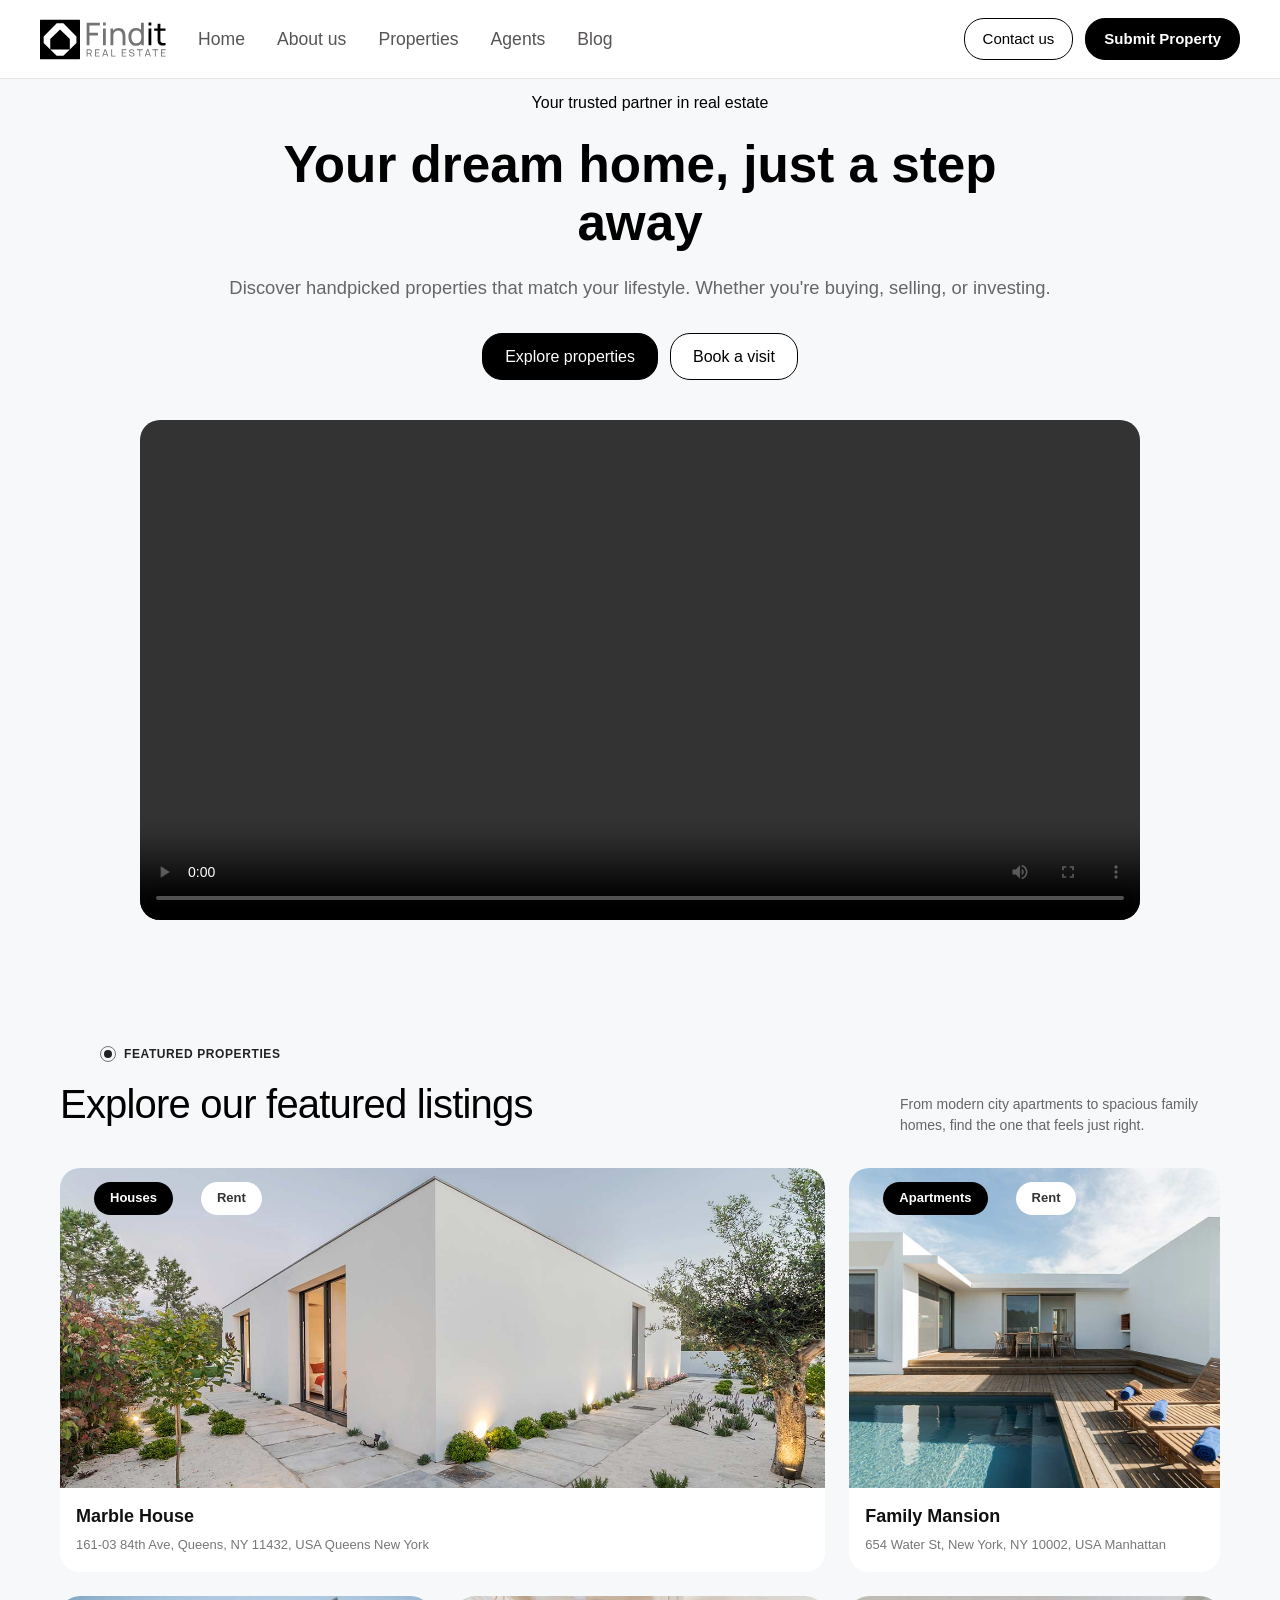
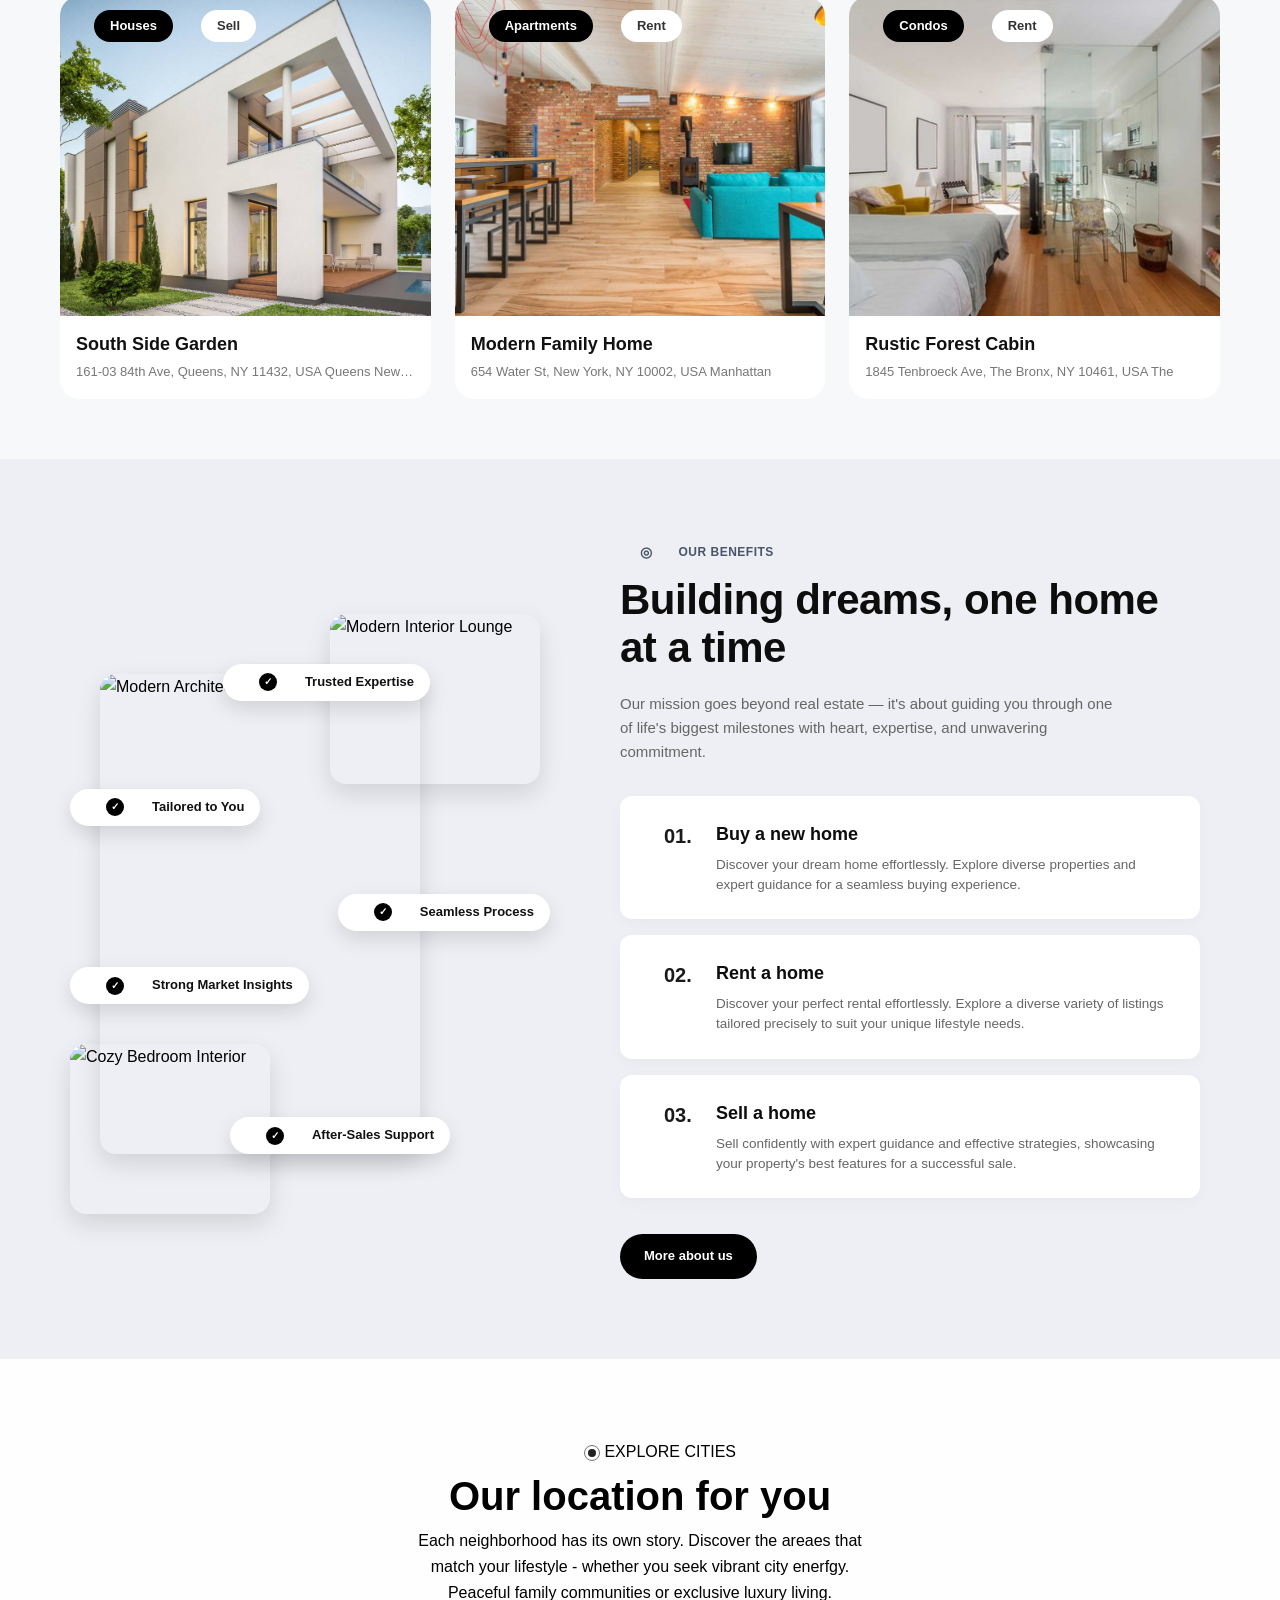
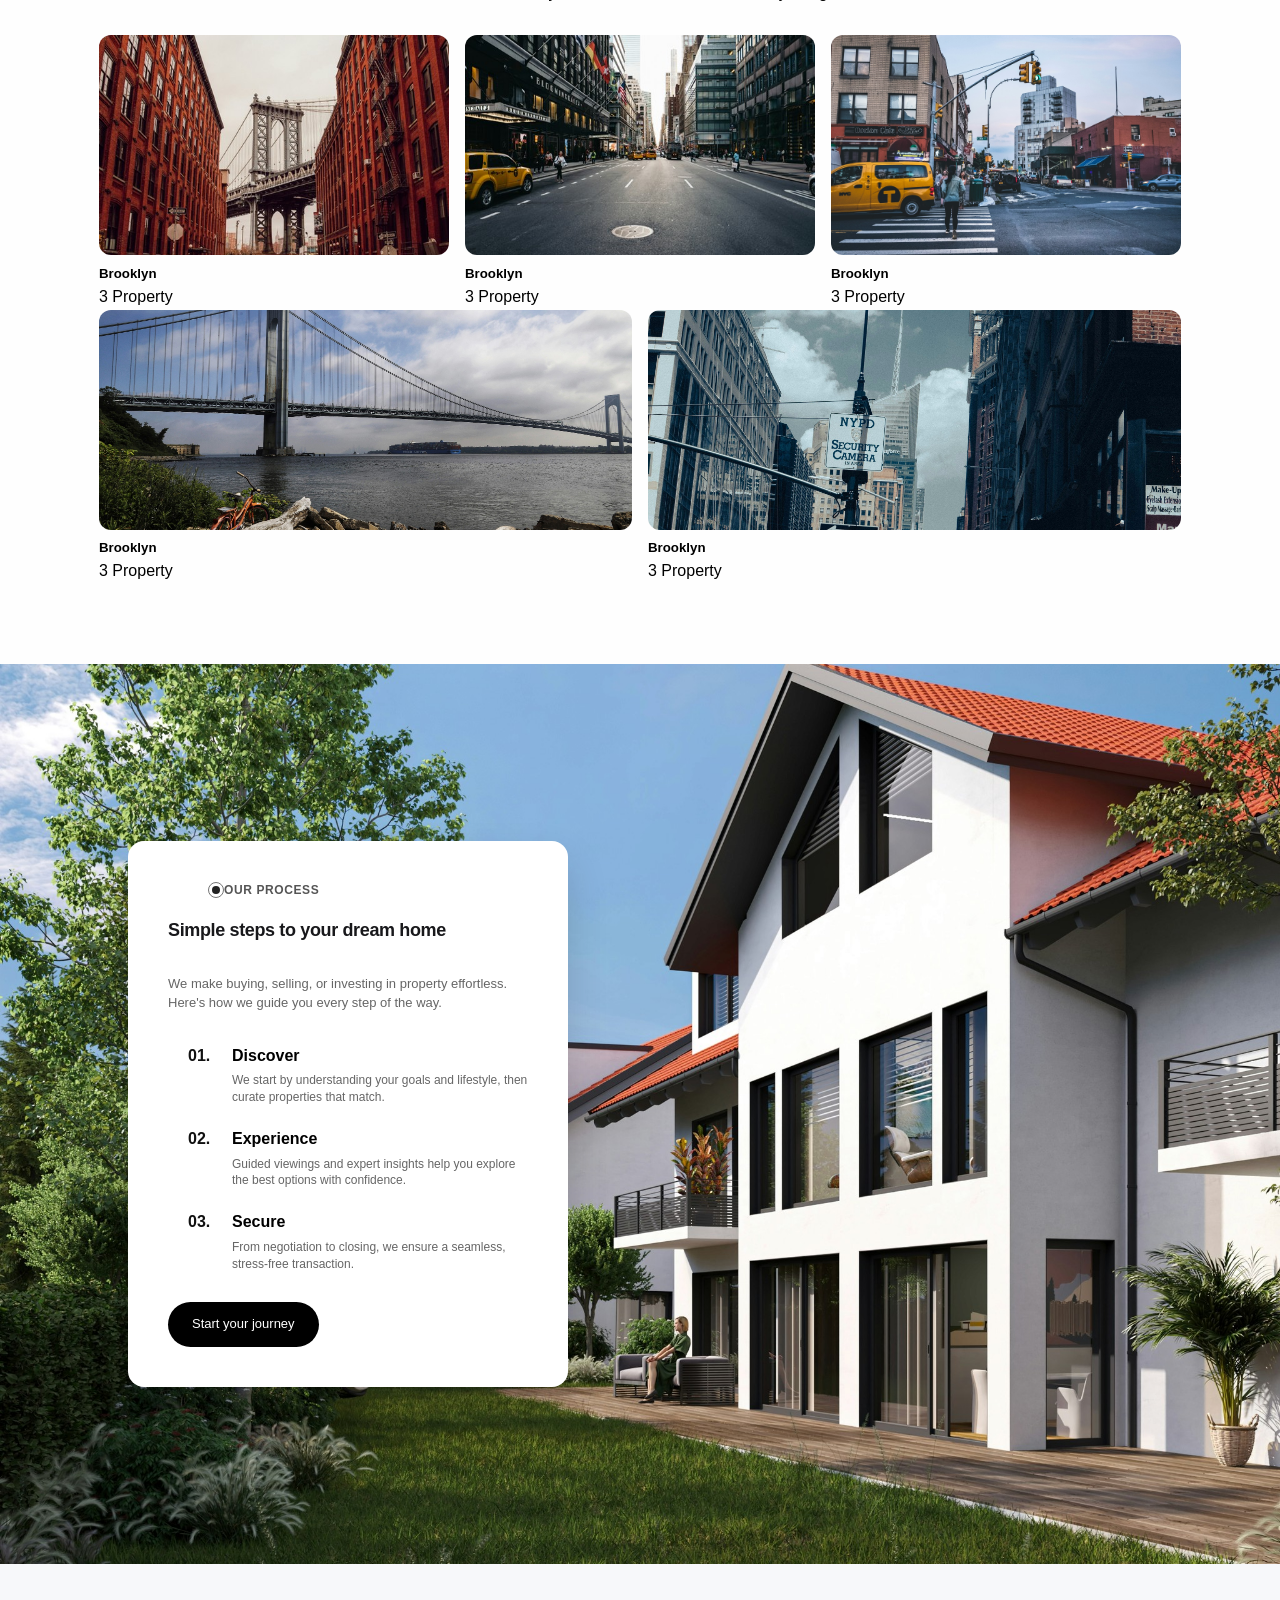
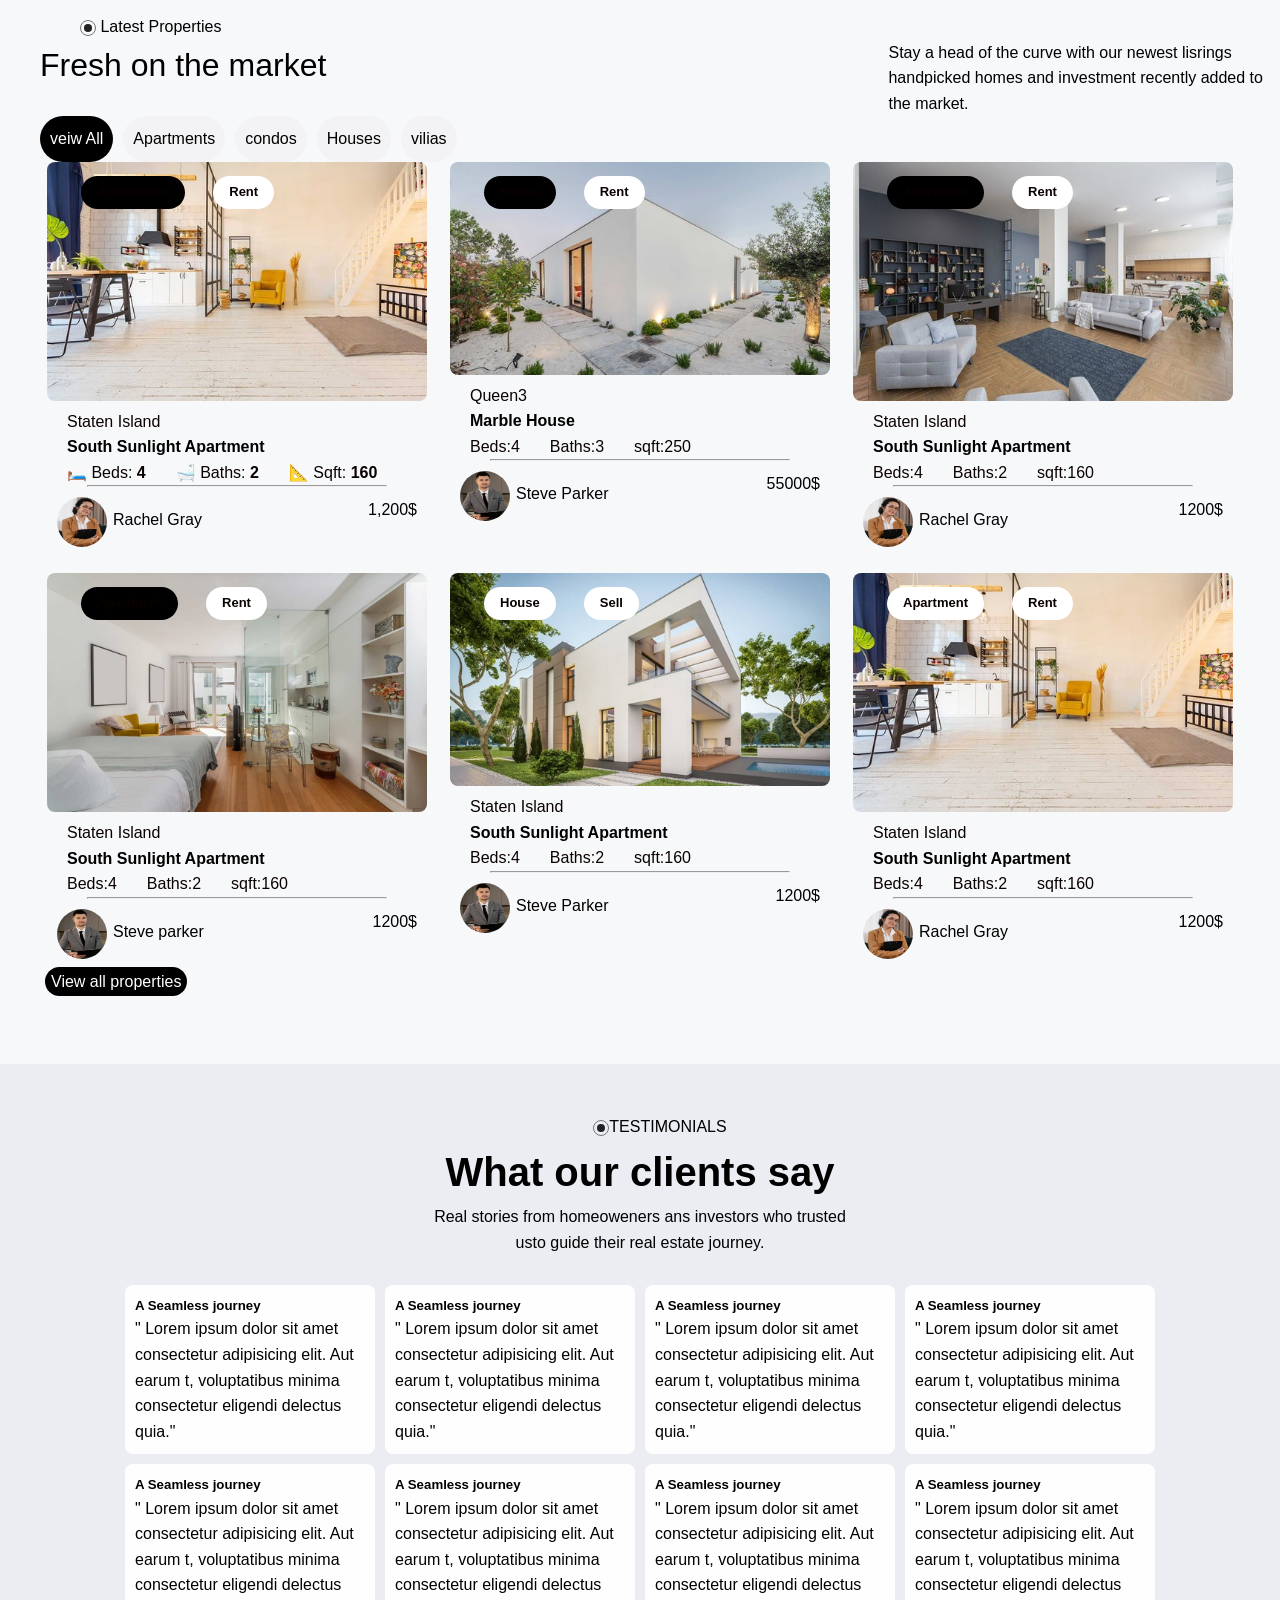
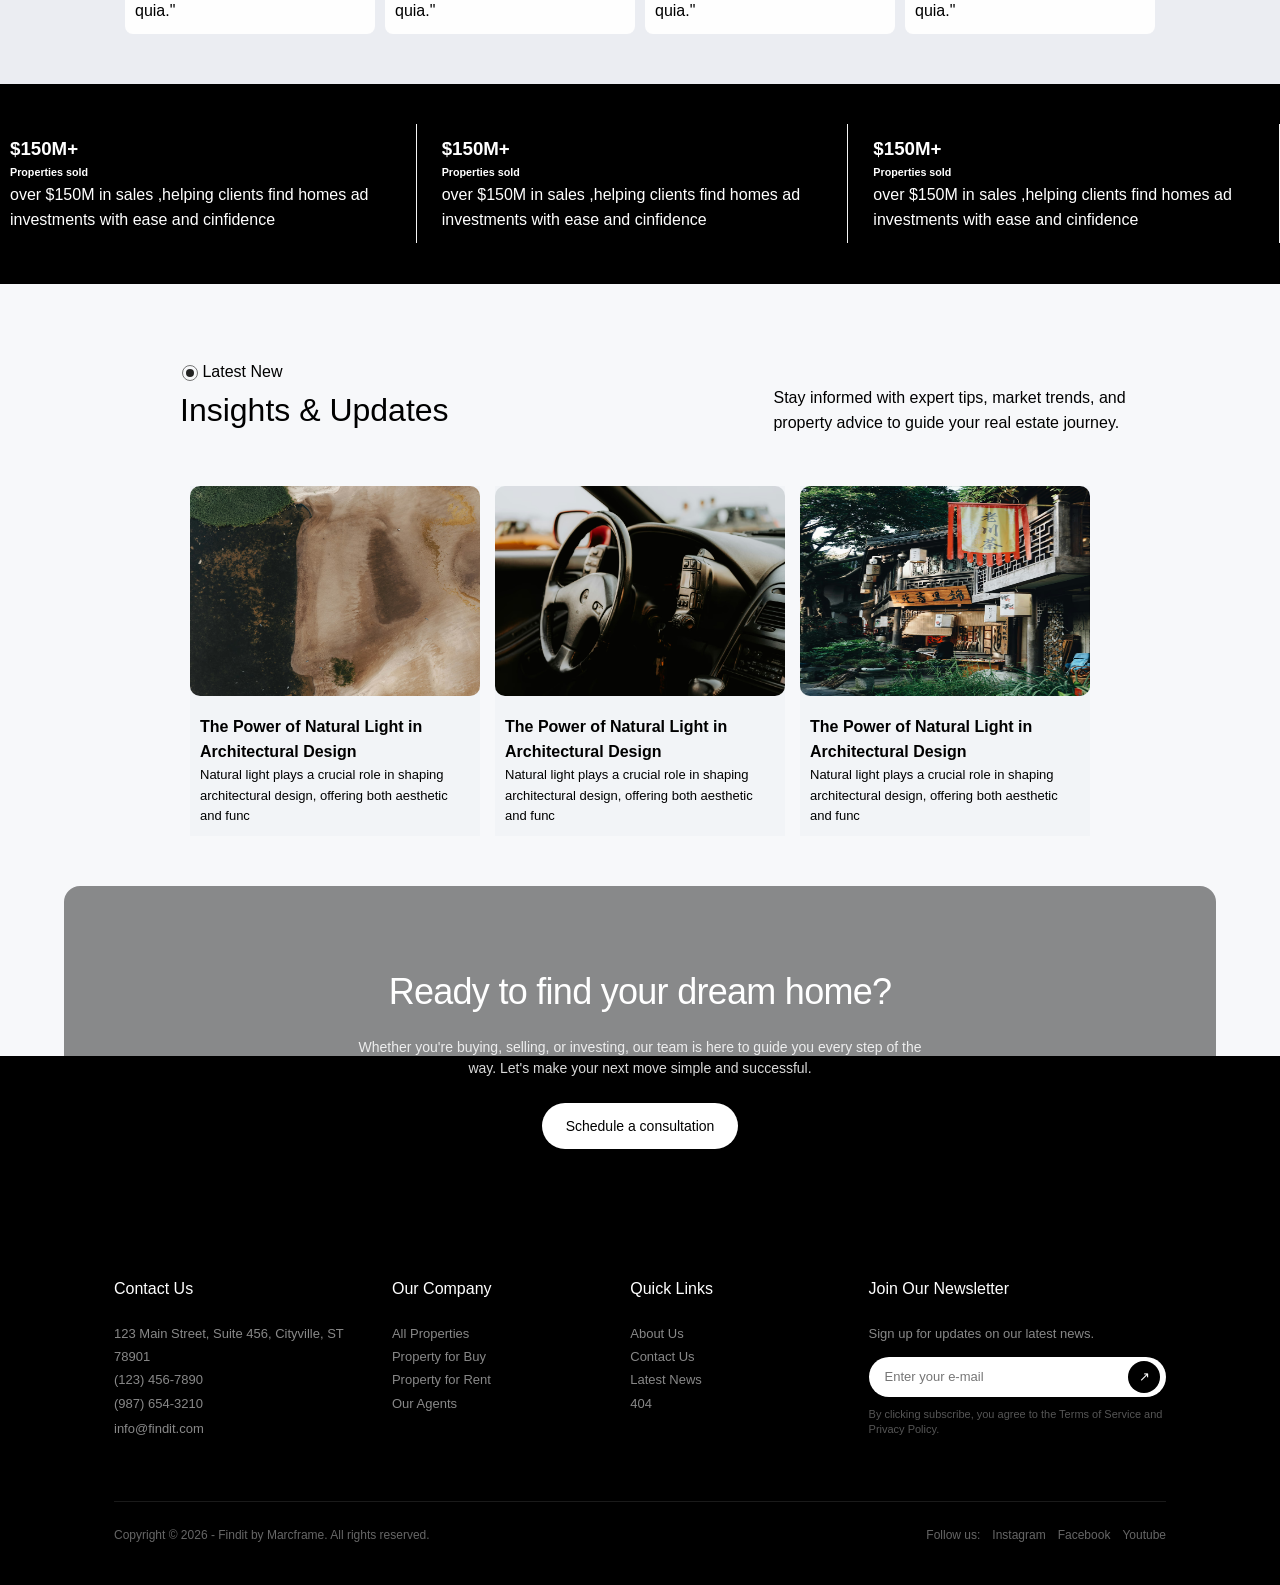
==== commit 5ed8fd03: "this is my first" ====
--- a/finder.html
+++ b/finder.html
@@ -701,9 +701,6 @@
       </sections>
     </main>
     <!-- website footer -->
-    <main class="content-above">
-      <!-- Upper section content goes here -->
-    </main>
 
     <div class="footer-wrapper">
       <!-- Overlapping Call To Action Banner -->
--- a/finder.css
+++ b/finder.css
@@ -750,8 +750,7 @@
 
   gap: 16px;
 }
-
-.market-card {
+gi .market-card {
   margin-top: 30px;
   width: 380px;
 
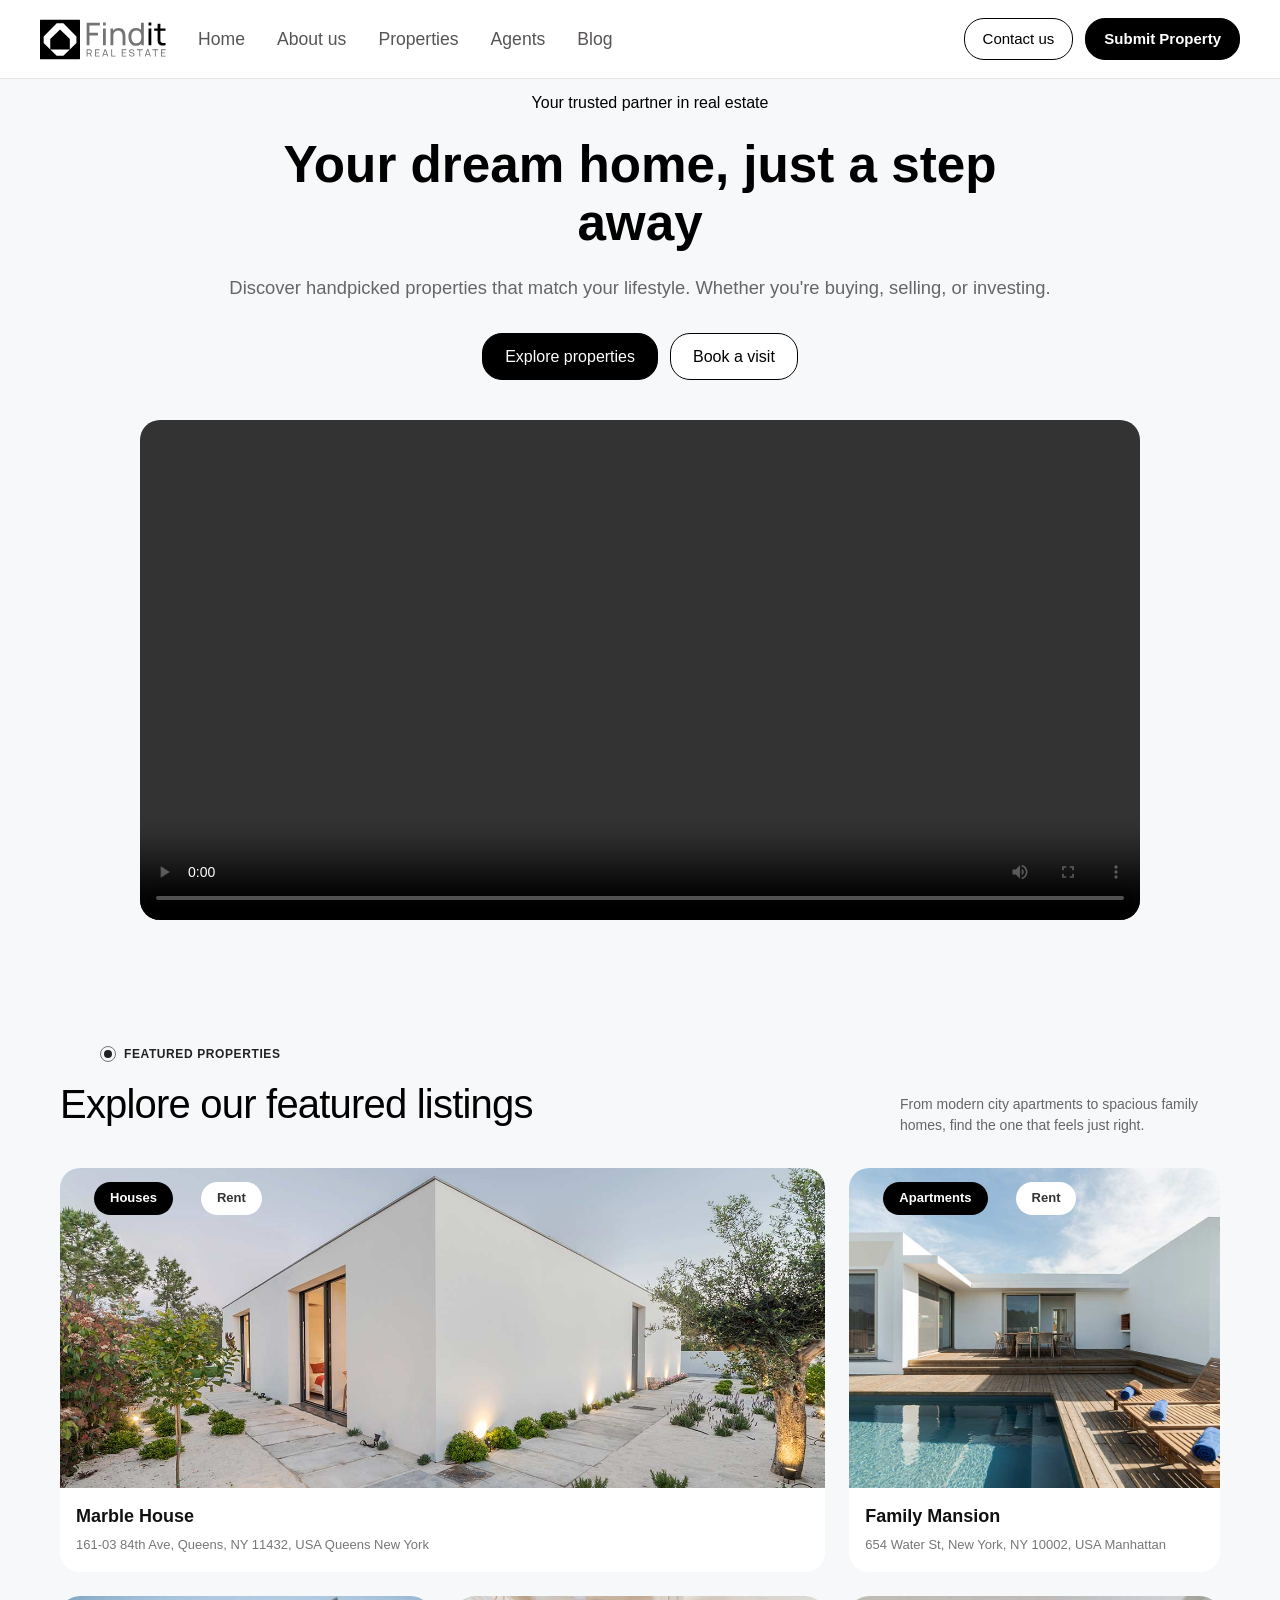
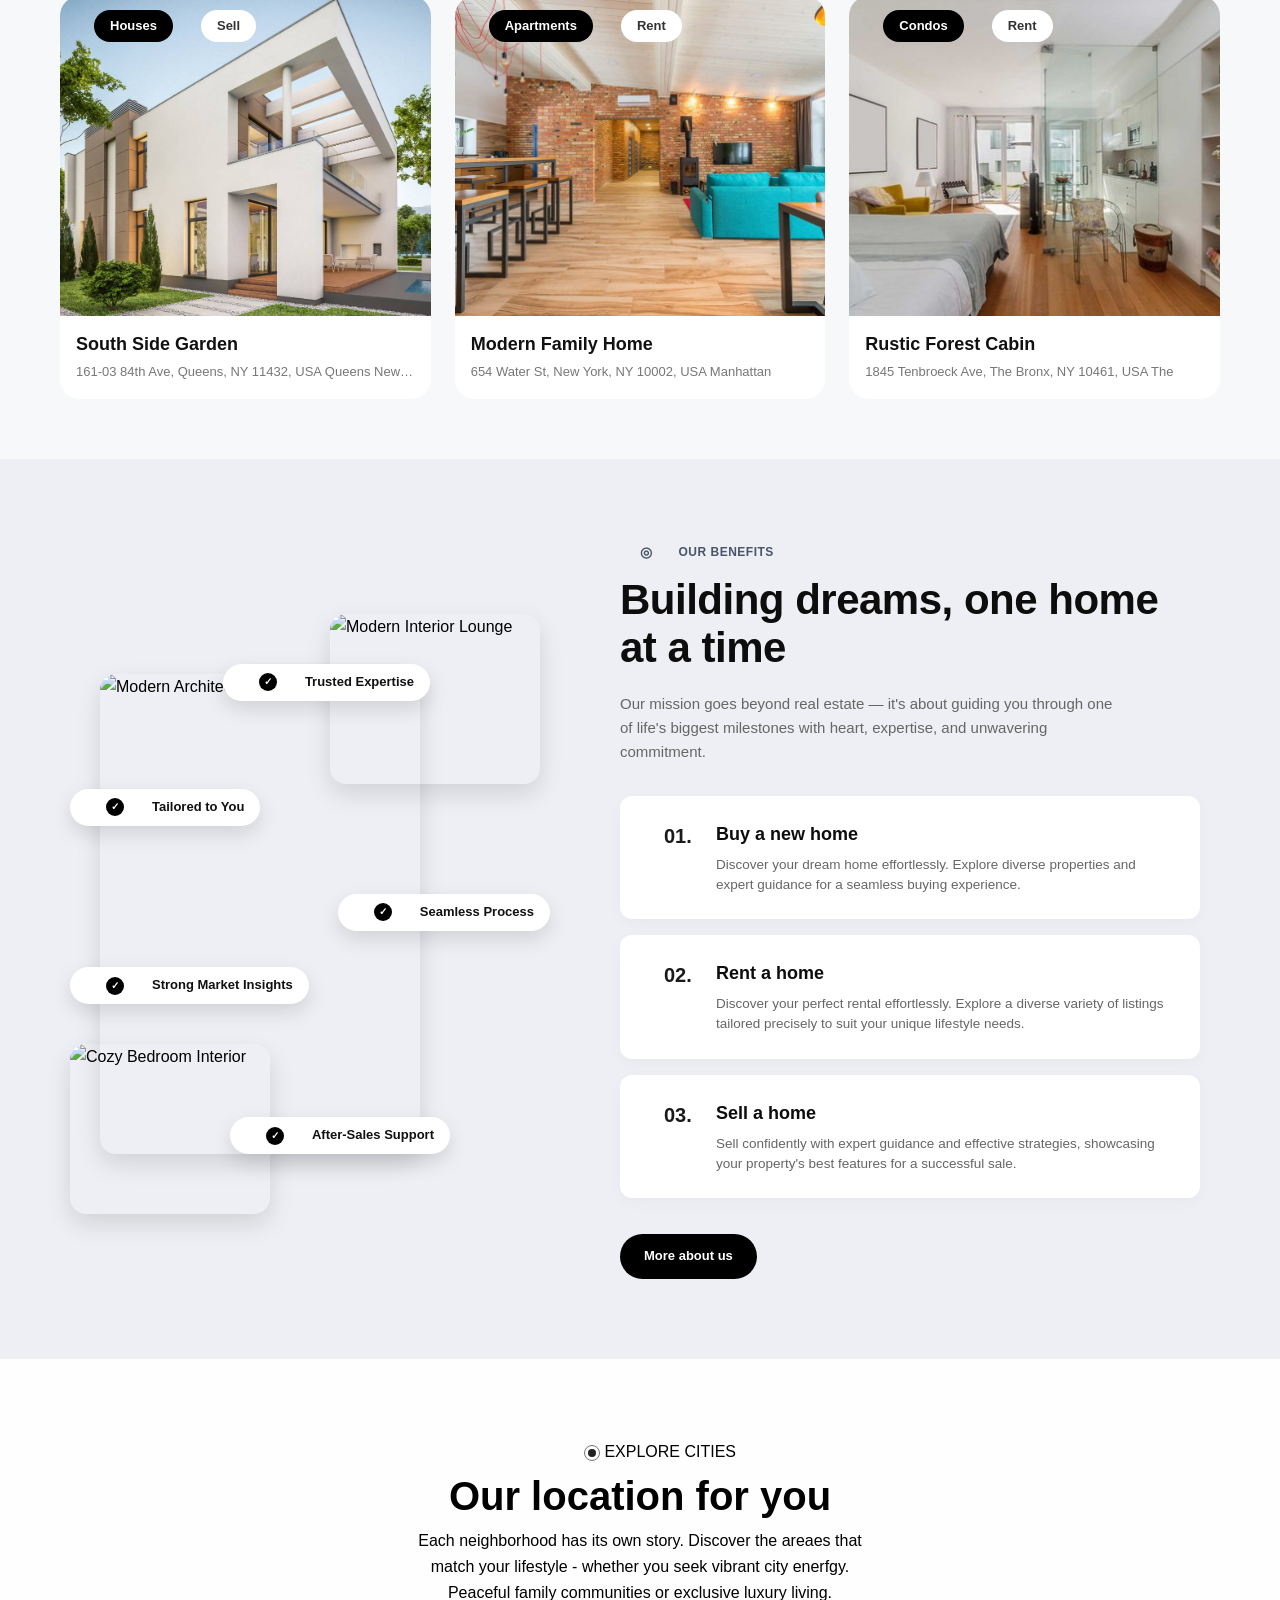
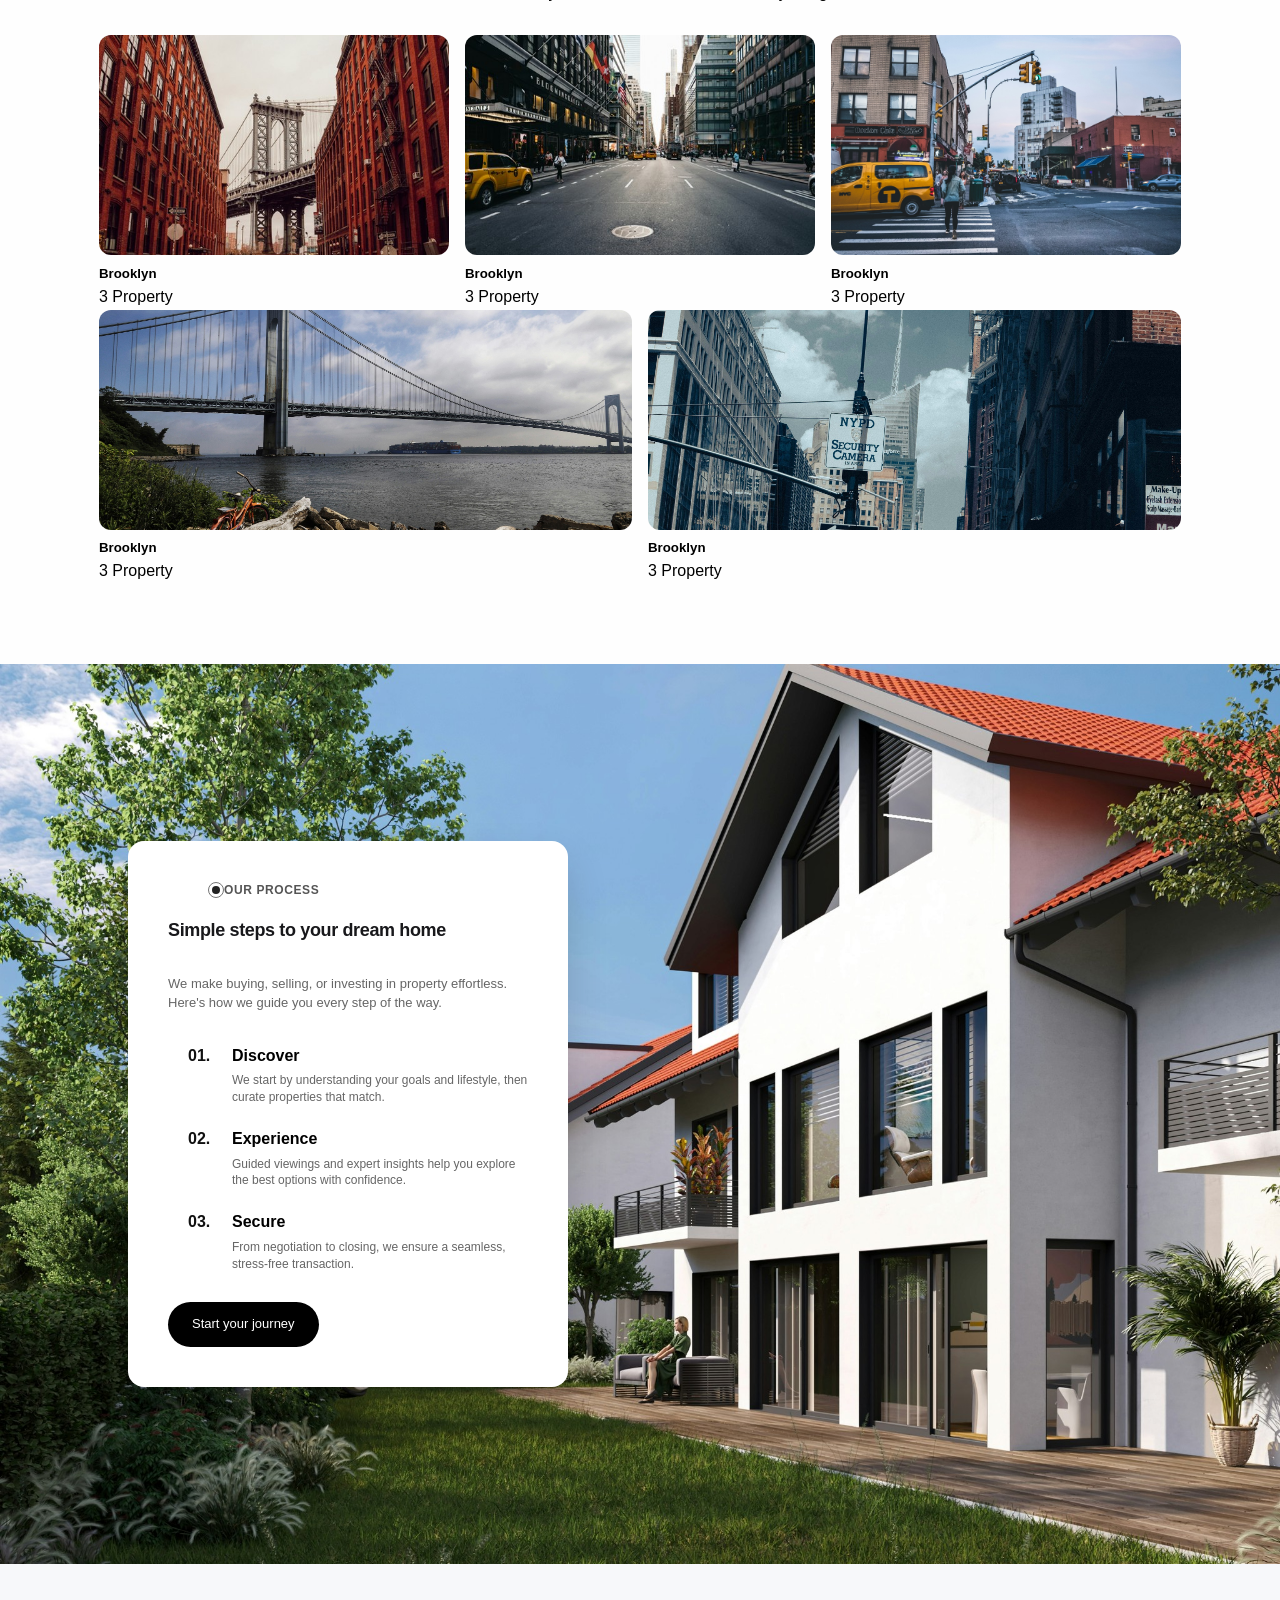
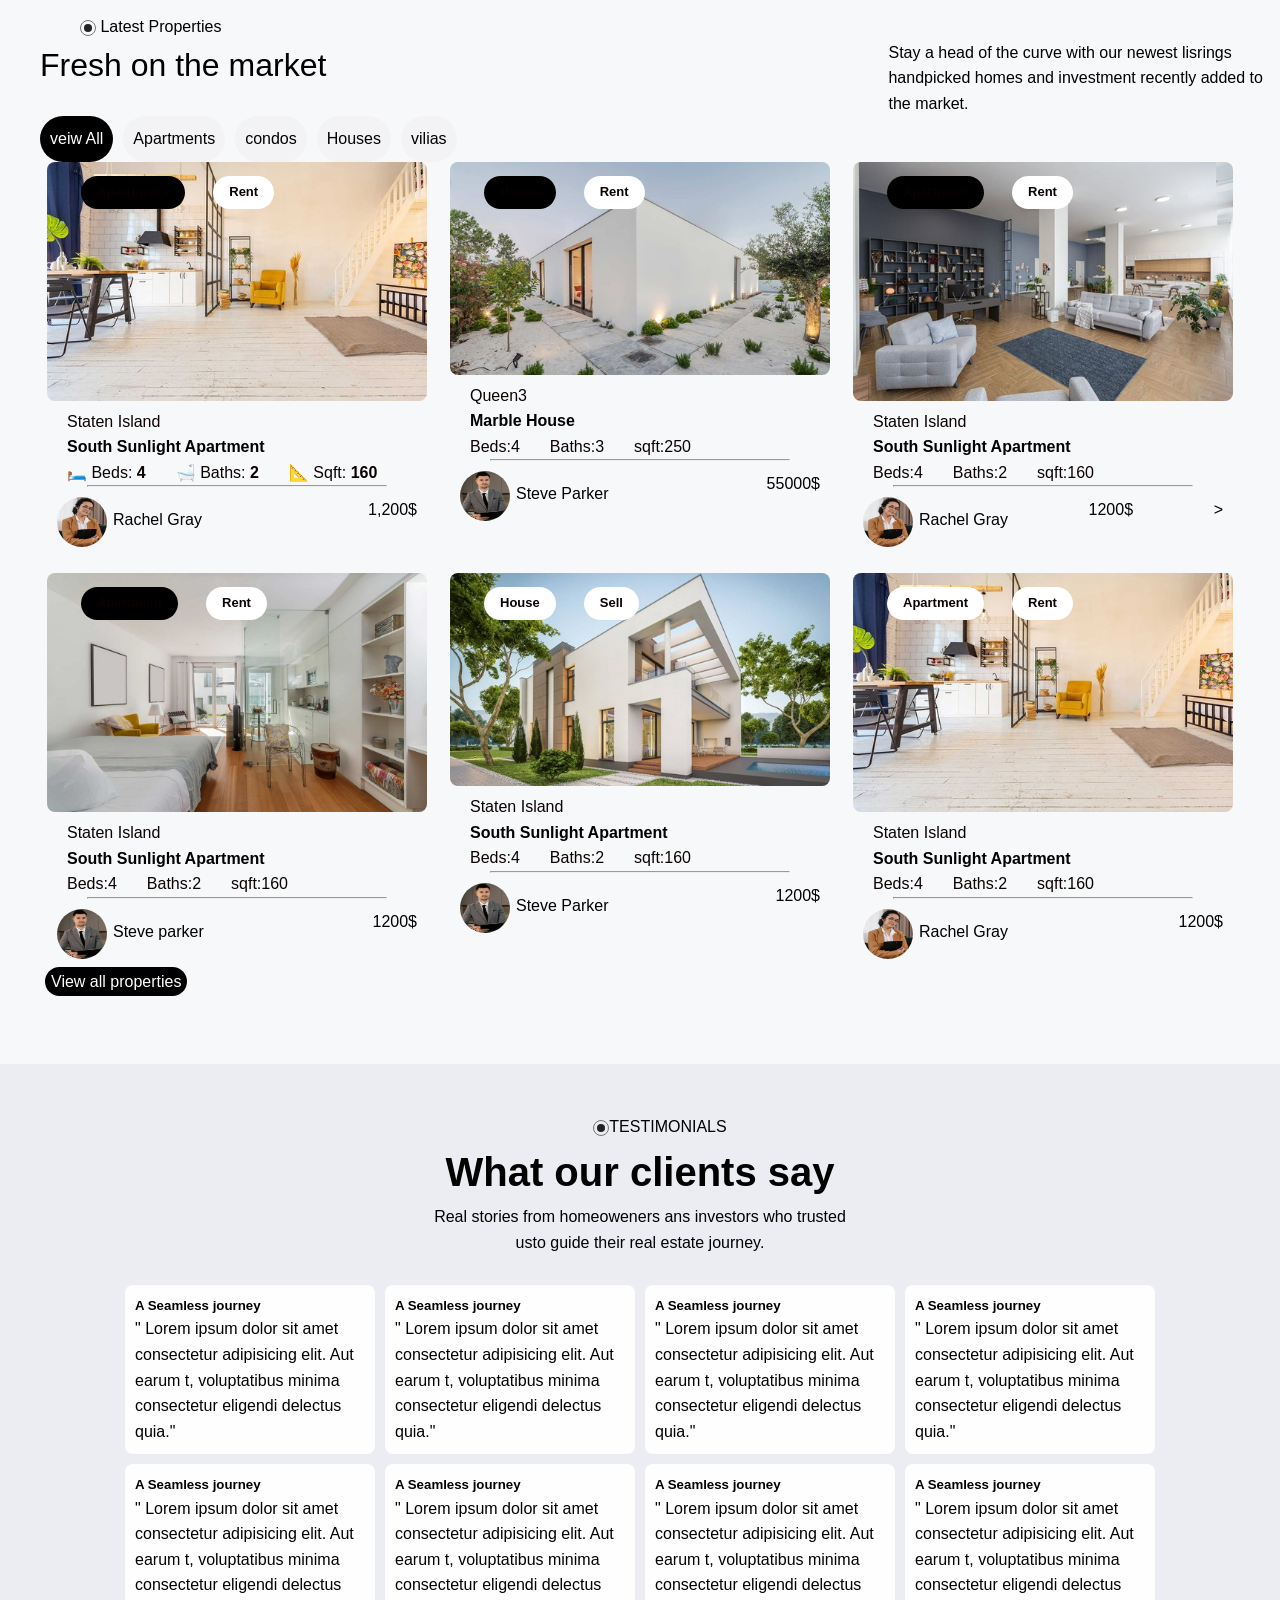
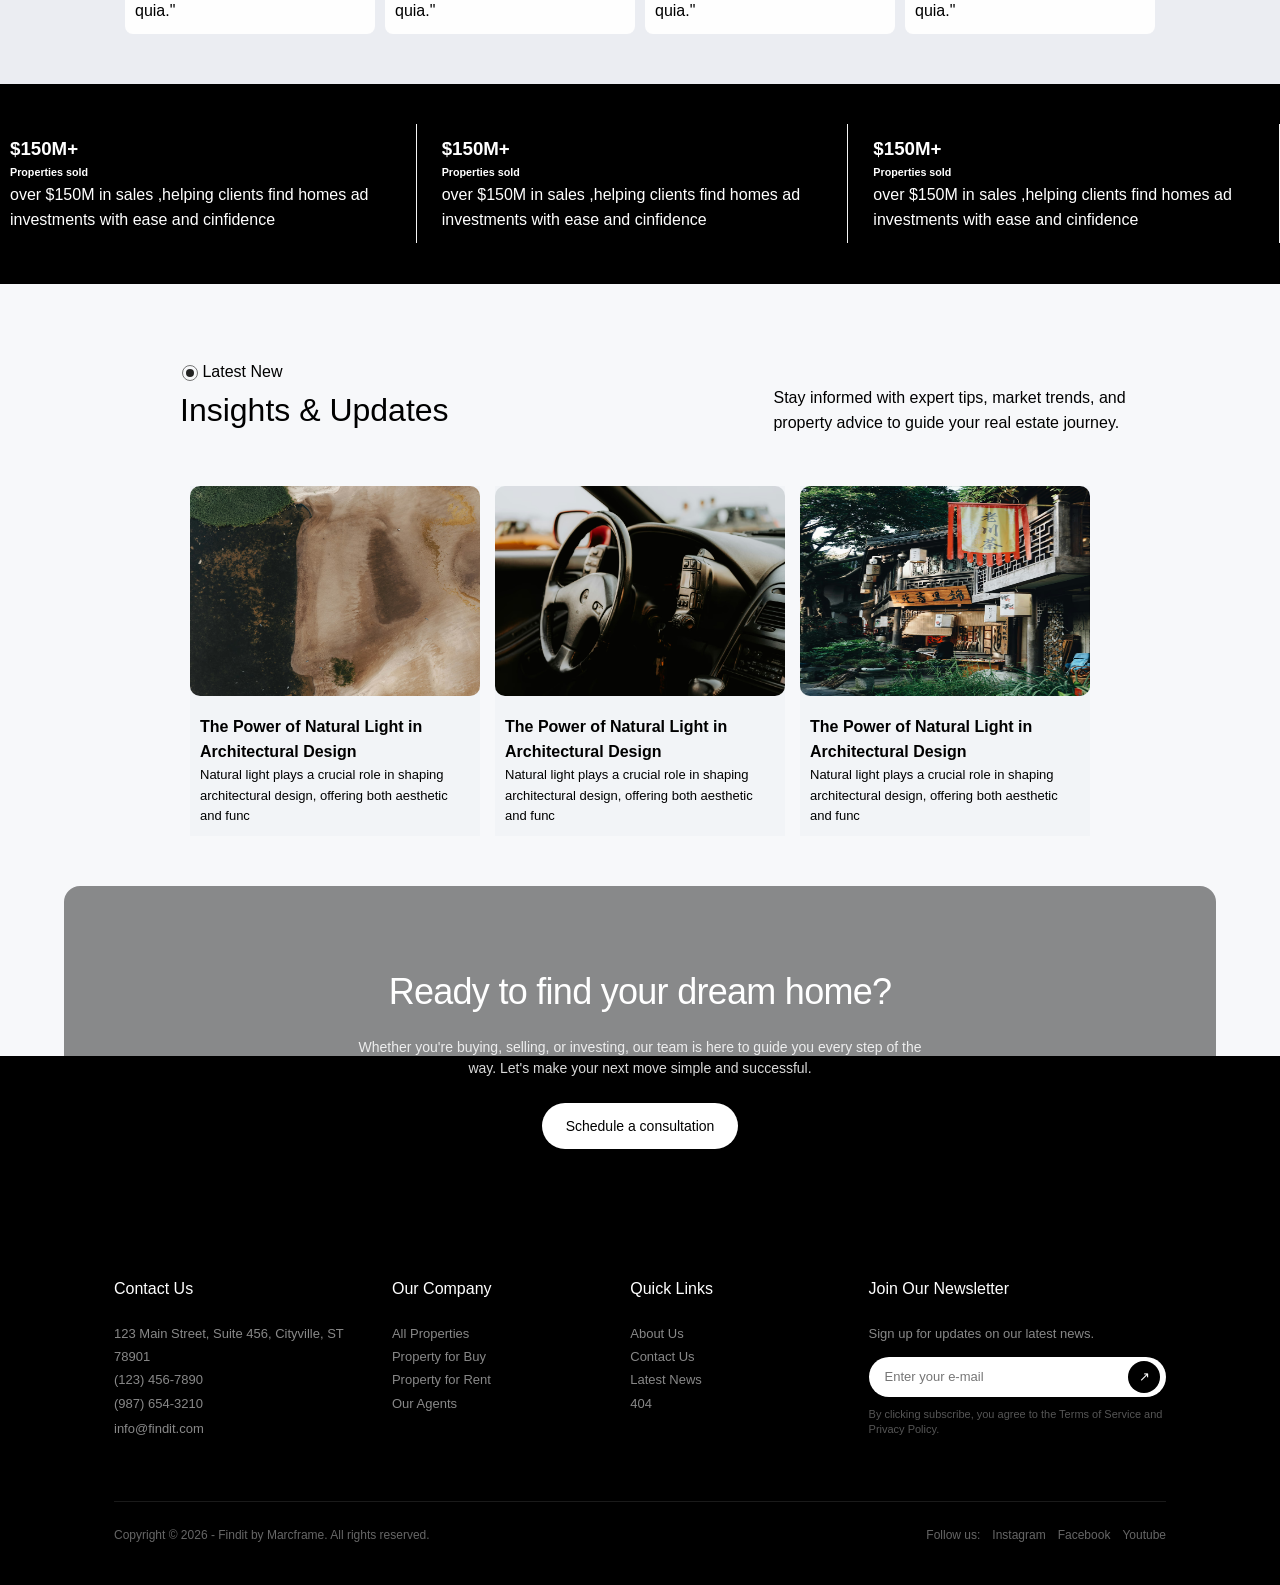
==== commit 0d158f37: "Fix syntax error in footer section of finder.html" ====
--- a/finder.html
+++ b/finder.html
@@ -475,6 +475,7 @@
                 <p>Rachel Gray</p>
               </div>
               <div><p>1200$</p></div>
+              >
             </footer>
           </div>
           <!-- fourth card -->
